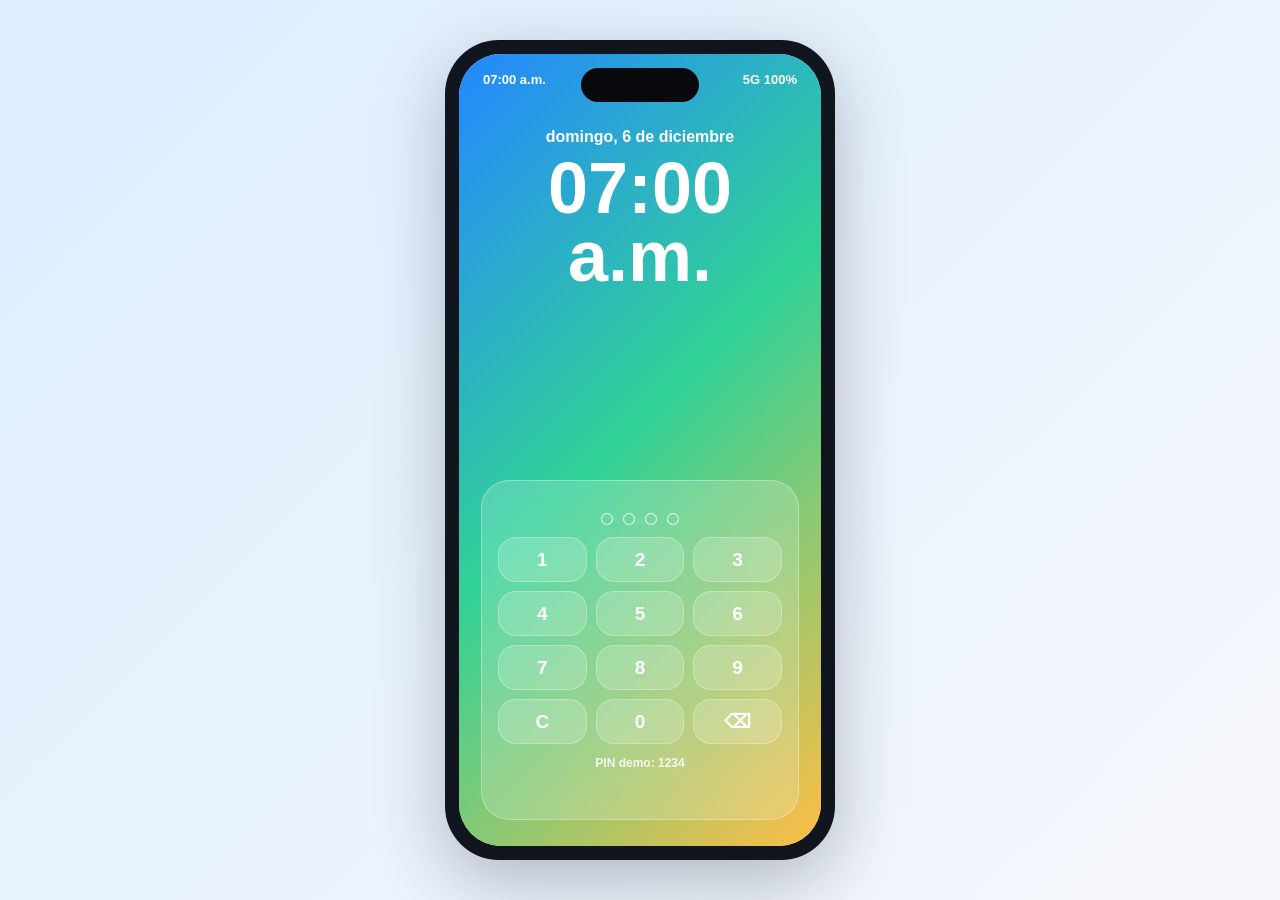
==== main.html @ 8f3e30ba "Add files via upload" ====
<!doctype html>
<html lang="es">
<head>
  <meta charset="UTF-8" />
  <meta name="viewport" content="width=device-width, initial-scale=1.0" />

  <title>Simulador de iOS</title>

  <link rel="stylesheet" href="diseño.css" />
</head>

<body>

  <main class="escenario">

    <section class="telefono">

      <div class="pantalla">

        <div class="isla-dinamica"></div>

        <div class="barra-estado">
          <span id="horaBarra">09:41</span>
          <span>5G 100%</span>
        </div>

        <!-- Pantalla de bloqueo -->
        <section id="pantallaBloqueo" class="pantalla-bloqueo pantalla-activa">

          <div class="bloqueo-encabezado">
            <p id="fechaBloqueo">Domingo, 17 de mayo</p>
            <h1 id="horaBloqueo">09:41</h1>
          </div>

          <div class="panel-desbloqueo">

            <div id="desbloqueoPin" class="modo-desbloqueo activo">

              <div class="puntos-pin">
                <span></span>
                <span></span>
                <span></span>
                <span></span>
              </div>

              <div class="teclado-pin">
                <button data-tecla="1">1</button>
                <button data-tecla="2">2</button>
                <button data-tecla="3">3</button>

                <button data-tecla="4">4</button>
                <button data-tecla="5">5</button>
                <button data-tecla="6">6</button>

                <button data-tecla="7">7</button>
                <button data-tecla="8">8</button>
                <button data-tecla="9">9</button>

                <button data-tecla="limpiar">C</button>
                <button data-tecla="0">0</button>
                <button data-tecla="borrar">⌫</button>
              </div>

            </div>

            <p id="mensajeDesbloqueo" class="mensaje-ayuda">
                 PIN demo: 1234 </p>

            <p id="mensajeBloqueoTemporal" class="mensaje-bloqueo-temporal"></p>


          </div>

        </section>

        <!-- Pantalla de inicio -->
        <section id="pantallaInicio" class="pantalla-inicio">

          <div class="capa-fondo"></div>

          <header class="inicio-encabezado">

            <div>
              <p class="texto-pequeno">Simulador iOS</p>
              <h2>Inicio</h2>
            </div>

            <button id="botonBloquear" class="boton-icono">
              Bloquear
            </button>

          </header>

          <div id="cuadriculaApps" class="cuadricula-apps">

            <button class="icono-app" data-app="appstore">
              <span class="burbuja-app appstore">AS</span>
              <span>App Store</span>
            </button>

            <button class="icono-app" data-app="procesos">
              <span class="burbuja-app procesos">PR</span>
              <span>Procesos</span>
            </button>

            <button class="icono-app" data-app="memoria">
              <span class="burbuja-app memoria">DG</span>
              <span>Diagnostico</span>
            </button>

            <button class="icono-app" data-app="archivos">
              <span class="burbuja-app archivos">AR</span>
              <span>Archivos</span>
            </button>

            <button class="icono-app" data-app="camara">
              <span class="burbuja-app camara">CA</span>
              <span>Camara</span>
            </button>

            <button class="icono-app" data-app="fotos">
              <span class="burbuja-app fotos">FO</span>
              <span>Fotos</span>
            </button>

            <button class="icono-app" data-app="entradaSalida">
              <span class="burbuja-app entrada-salida">DI</span>
              <span>Dispositivos</span>
            </button>

            <button class="icono-app" data-app="seguridad">
              <span class="burbuja-app seguridad">SE</span>
              <span>Seguridad</span>
            </button>

            <button class="icono-app" data-app="ajustes">
              <span class="burbuja-app ajustes">AJ</span>
              <span>Ajustes</span>
            </button>

            <button class="icono-app" data-app="recientes">
              <span class="burbuja-app recientes">RC</span>
              <span>Recientes</span>
            </button>

            <!-- Aqui aparecen las apps que se descargan desde App Store -->
            <div id="appsInstaladasInicio" class="apps-instaladas-inicio"></div>

          </div>

          <nav class="dock">

            <button class="icono-app" data-app="appstore">
              <span class="burbuja-app appstore">AS</span>
            </button>

            <button class="icono-app" data-app="procesos">
              <span class="burbuja-app procesos">PR</span>
            </button>

            <button class="icono-app" data-app="memoria">
              <span class="burbuja-app memoria">DG</span>
            </button>

            <button class="icono-app" data-app="seguridad">
              <span class="burbuja-app seguridad">SE</span>
            </button>

          </nav>

        </section>

        <!-- Vista de apps -->
        <section id="vistaApp" class="vista-app">

          <header class="app-encabezado">

            <button id="botonVolverInicio" class="boton-icono">
              ‹
            </button>

            <div>
              <p id="subtituloApp" class="texto-pequeno">
                App
              </p>

              <h2 id="tituloApp">
                Titulo
              </h2>
            </div>

            <button id="botonCerrarApp" class="boton-icono">
              ×
            </button>

          </header>

          <div id="contenidoApp" class="contenido-app">
            <!-- Aqui JavaScript va a dibujar el contenido de cada app -->
          </div>

        </section>

      </div>

    </section>

  </main>

  <script src="funciones.js"></script>
</body>
</html>
---- diseño.css ----
/*   hace que el tamaño total de los elementos incluya el padding y el borde hace que las medidas sean más fáciles. */
* {
  box-sizing: border-box;
}

/* Estilos generales de toda la página. quita márgenes, con una fuente simple y fondo .*/
body {
  margin: 0;
  min-height: 100vh;
  font-family: Arial, Helvetica, sans-serif;
  background: linear-gradient(135deg, #dceeff, #f6f7fb);
  color: #172033;
}

/* Todos los botones con la misma fuente que el resto de la página con el cursor que muestra una manita al pasar el mouse.*/
button {
  font-family: inherit;
  cursor: pointer;
}

/* Escenario principal, para centrar el teléfono en la pantalla del navegador.*/
.escenario {
  min-height: 100vh;
  display: flex;
  justify-content: center;
  align-items: center;
  padding: 30px;
}

/* Marco negro del teléfono, tamaño del iPhone simulado. */
.telefono {
  width: 390px;
  height: 820px;
  padding: 14px;
  border-radius: 54px;
  background: #11151d;
  box-shadow: 0 22px 70px rgba(20, 27, 43, 0.28);
}

/* Pantalla interna del teléfono. */
.pantalla {
  position: relative;
  width: 100%;
  height: 100%;
  overflow: hidden;
  border-radius: 42px;
  background: #f6f7fb;
}

/* Isla dinámica negra de la parte superior (barra de enmedio en los iphone) */
.isla-dinamica {
  position: absolute;
  z-index: 20;
  top: 14px;
  left: 50%;
  width: 118px;
  height: 34px;
  transform: translateX(-50%);
  border-radius: 18px;
  background: #08090d;
}

/* Barra de estado superior es la hora, señal y batería.*/
.barra-estado {
  position: absolute;
  z-index: 18;
  top: 18px;
  left: 24px;
  right: 24px;
  display: flex;
  justify-content: space-between;
  color: white;
  font-size: 13px;
  font-weight: bold;
}

/*  tres pantallas principales: bloqueo, inicio y vista de apps y por defecto están ocultas.*/
.pantalla-bloqueo,
.pantalla-inicio,
.vista-app {
  position: absolute;
  inset: 0;
  display: none;
}

/* muestra la pantalla que tenga "pantalla activa" será visible.*/
.pantalla-activa {
  display: block;
}

/* Pantalla de bloqueo con fondo degradado y texto blanco.*/
.pantalla-bloqueo {
  color: white;
  padding: 74px 24px 28px;
  background: linear-gradient(135deg, #2487ff 0%, #32d296 48%, #ffbd45 100%);
}

/* Contenedor de fecha y hora en la pantalla de bloqueo.*/
.bloqueo-encabezado {
  text-align: center;
}

/* Texto de la fecha.*/
.bloqueo-encabezado p {
  margin: 0 0 8px;
  font-weight: bold;
}

/*  Hora grande de la pantalla de bloqueo.*/
.bloqueo-encabezado h1 {
  margin: 0;
  font-size: 72px;
  line-height: 0.95;
}

/* 
  Panel inferior donde está el desbloqueo por PIN con efecto tipo vidrio.*/
.panel-desbloqueo {
  position: absolute;
  left: 22px;
  right: 22px;
  bottom: 26px;
  padding: 16px;
  border-radius: 28px;
  background: rgba(255, 255, 255, 0.18);
  border: 1px solid rgba(255, 255, 255, 0.32);
  backdrop-filter: blur(20px);
}



/* Contenedor de los cuatro puntos del PIN. */
.puntos-pin {
  display: flex;
  justify-content: center;
  gap: 10px;
  margin: 16px 0 12px;
}

/* Cada puntito del PIN */
.puntos-pin span {
  width: 12px;
  height: 12px;
  border-radius: 50%;
  border: 1px solid white;
}

/* Cuando el usuario escribe un número, el puntito se rellena.*/
.puntos-pin span.relleno {
  background: white;
}
/* Teclado numérico del PIN.
   Se acomoda en una cuadrícula de 3 columnas. */
.teclado-pin {
  display: grid;
  grid-template-columns: repeat(3, 1fr);
  gap: 9px;
}

/* Botones del teclado PIN con fondo para combinar con el panel. */
.teclado-pin button {
  border: 1px solid rgba(255, 255, 255, 0.28);
  color: white;
  background: rgba(255, 255, 255, 0.18);
}

/* Estilo individual de cada botón del teclado PIN. */
.teclado-pin button {
  height: 45px;
  border-radius: 18px;
  font-size: 19px;
  font-weight: bold;
}


/* Mensaje pequeño debajo del desbloqueo para mostrar instrucciones o errores. */
.mensaje-ayuda {
  min-height: 19px;
  margin: 12px 0 0;
  text-align: center;
  font-size: 12px;
  font-weight: bold;
  color: rgba(255, 255, 255, 0.88);
}

/* Pantalla de inicio del simulador con un fondo degradado parecido al de iphone. */
.pantalla-inicio {
  padding: 66px 20px 22px;
  background: linear-gradient(145deg, #0a84ff 0%, #40c8e0 42%, #ff9f0a 100%);
}

/* Capa encima del fondo para profundidad visual. */
.capa-fondo {
  position: absolute;
  inset: 0;
  background: linear-gradient(
    180deg,
    rgba(10, 20, 36, 0.18),
    rgba(10, 20, 36, 0.08)
  );
  pointer-events: none;
}

/* Encabezado de la pantalla de inicio. */
.inicio-encabezado {
  position: relative;
  z-index: 1;
  display: flex;
  align-items: center;
  justify-content: space-between;
  color: white;
  margin-bottom: 20px;
}

/* Texto pequeño usado en encabezados. */
.texto-pequeno {
  margin: 0 0 2px;
  color: inherit;
  opacity: 0.72;
  font-size: 12px;
  font-weight: bold;
  text-transform: uppercase;
}

/* Títulos principales dentro del teléfono. */
h2 {
  margin: 0;
  font-size: 28px;
}

/* Botones circulares de acciones para bloquear, volver y cerrar apps. */
.boton-icono {
  min-width: 40px;
  height: 40px;
  border: 0;
  border-radius: 50%;
  color: inherit;
  background: rgba(255, 255, 255, 0.22);
  font-weight: bold;
}

/* Cuadrícula donde aparecen las apps instaladas. */
.cuadricula-apps {
  position: relative;
  z-index: 1;
  display: grid;
  grid-template-columns: repeat(4, 1fr);
  gap: 17px 12px;
}

/* Botón completo de cada aplicación. */
.icono-app {
  border: 0;
  background: transparent;
  color: white;
  text-align: center;
  min-width: 0;
}

/* Burbuja visual de la app. */
.burbuja-app {
  width: 58px;
  height: 58px;
  display: grid;
  place-items: center;
  margin: 0 auto 7px;
  border-radius: 18px;
  color: white;
  box-shadow: 0 10px 22px rgba(31, 45, 72, 0.22);
  font-weight: bold;
  font-size: 17px;
}

/* Texto debajo de cada icono de app. */
.icono-app span:last-child {
  display: block;
  max-width: 72px;
  margin: 0 auto;
  font-size: 11px;
  font-weight: bold;
  text-shadow: 0 1px 4px rgba(0, 0, 0, 0.18);
}

/* Colores individuales para las apps del sistema. */
.appstore {
  background: linear-gradient(135deg, #0a84ff, #40c8e0);
}

.procesos {
  background: linear-gradient(135deg, #34c759, #64d2ff);
}

.memoria {
  background: linear-gradient(135deg, #ff9f0a, #ff453a);
}

.archivos {
  background: linear-gradient(135deg, #ffd60a, #ff9f0a);
}

.camara {
  background: linear-gradient(135deg, #323237, #08090d);
}

.fotos {
  background: linear-gradient(135deg, #ff375f, #ffcc00, #34c759, #0a84ff);
}

.notas {
  color: #29220d;
  background: linear-gradient(180deg, #fffdfa 26%, #ffd60a 27%, #ffd60a 100%);
}

.entrada-salida {
  background: linear-gradient(135deg, #00a7a0, #0a84ff);
}

.seguridad {
  background: linear-gradient(135deg, #ff375f, #bf5af2);
}

.ajustes {
  background: linear-gradient(135deg, #8e8e93, #3a3a3c);
}

/* Dock inferior del iphone barra transparente donde van apps importantes. */
.dock {
  position: absolute;
  z-index: 2;
  left: 18px;
  right: 18px;
  bottom: 18px;
  display: grid;
  grid-template-columns: repeat(4, 1fr);
  gap: 10px;
  padding: 12px;
  border-radius: 26px;
  background: rgba(255, 255, 255, 0.25);
  border: 1px solid rgba(255, 255, 255, 0.24);
  backdrop-filter: blur(20px);
}

/* quita el margen inferior del dock de la burbuja,ya que ahí no mostramos texto debajo. */
.dock .burbuja-app {
  margin-bottom: 0;
}

/* Oculta el texto de las apps dentro del dock. */
.dock .icono-app span:last-child {
  display: none;
}

/* Vista donde se abre cualquier app pantalla blanca encima del home. */
.vista-app {
  padding: 66px 16px 18px;
  background: #f6f7fb;
}

/* Encabezado de la app abierta con botón de volver, título y botón cerrar. */
.app-encabezado {
  margin-bottom: 14px;
  display: flex;
  align-items: center;
  justify-content: space-between;
  gap: 12px;
}

/* Botones del encabezado cuando estamos dentro de una app. */
.app-encabezado .boton-icono {
  color: #172033;
  background: #e7ebf2;
  font-size: 26px;
  line-height: 1;
}

/* Contenedor donde JavaScript dibuja el contenido de cada app. */
.contenido-app {
  height: calc(100% - 68px);
  overflow: auto;
  padding-right: 4px;
}

/* Tarjetas o secciones dentro de las apps. */
.tarjeta {
  padding: 14px;
  margin-bottom: 12px;
  border: 1px solid rgba(22, 31, 49, 0.12);
  border-radius: 8px;
  background: white;
}

/* Títulos dentro de las tarjetas. */
.tarjeta h3 {
  margin: 0 0 10px;
  font-size: 17px;
}

/* Contenedor vertical para separar elementos. */
.lista-vertical {
  display: grid;
  gap: 10px;
}

/* Botón principal para acciones importantes. */
.boton-principal {
  min-height: 38px;
  border: 0;
  border-radius: 10px;
  padding: 0 13px;
  color: white;
  background: #0a84ff;
  font-weight: bold;
}

/* Botón secundario para acciones normales. */
.boton-gris {
  min-height: 38px;
  border: 0;
  border-radius: 10px;
  padding: 0 13px;
  color: #172033;
  background: #e8edf5;
  font-weight: bold;
}

/* Mensajes de alerta y explicación dentro de las apps. */
.alerta {
  border-left: 4px solid #ff9f0a;
  padding: 10px;
  border-radius: 8px;
  background: #fff7e6;
  color: #5c3b00;
  font-size: 13px;
  font-weight: bold;
}

/* Mensaje que aparece cuando hay muchos intentos fallidos.*/
.mensaje-bloqueo-temporal {
  min-height: 20px;
  margin: 8px 0 0;
  text-align: center;
  font-size: 12px;
  font-weight: bold;
  color: white;
}

/* Fila visual para cada proceso dentro de la app Procesos. */
.fila-proceso {
  display: grid;
  grid-template-columns: 1fr auto;
  gap: 6px;
  padding: 10px;
  border: 1px solid rgba(22, 31, 49, 0.12);
  border-radius: 8px;
  background: white;
}

/* Texto secundario del proceso. */
.fila-proceso p {
  margin: 3px 0 0;
  color: #6c7485;
  font-size: 12px;
}

/* Estado actual del proceso. */
.estado-proceso {
  padding: 5px 8px;
  border-radius: 20px;
  color: white;
  background: #30d158;
  font-size: 11px;
  font-weight: bold;
}

/* Memoria y prioridad del proceso. */
.fila-proceso small {
  grid-column: 1 / -1;
  color: #6c7485;
  font-weight: bold;
}

/* Subtarea que pertenece a una aplicacion. */
.fila-subtarea {
  display: grid;
  grid-template-columns: 1fr auto;
  gap: 6px;
  padding: 10px;
  border-left: 4px solid #ffcc00;
  border-radius: 8px;
  background: white;
}

.fila-subtarea p {
  margin: 3px 0 0;
  color: #6c7485;
  font-size: 12px;
}

.fila-subtarea small {
  grid-column: 1 / -1;
  color: #6c7485;
  font-weight: bold;
}
/* Barra visual para mostrar el almacenamiento. */
.barra-almacenamiento {
  display: flex;
  height: 28px;
  overflow: hidden;
  border-radius: 8px;
  background: #e8edf5;
}

/* Cada parte de la barra de almacenamiento. */
.barra-almacenamiento span {
  display: block;
  height: 100%;
}

/* Fila de cada categoría de almacenamiento. */
.fila-almacenamiento {
  display: flex;
  justify-content: space-between;
  align-items: center;
  padding: 12px;
  border: 1px solid rgba(22, 31, 49, 0.12);
  border-radius: 8px;
  background: white;
}

/* Punto de color para cada categoría. */
.punto-almacenamiento {
  display: inline-block;
  width: 10px;
  height: 10px;
  margin-right: 8px;
  border-radius: 50%;
}
/* Fila de cada app dentro de la tienda. */
.fila-tienda {
  display: grid;
  grid-template-columns: auto 1fr auto;
  gap: 10px;
  align-items: center;
  padding: 10px;
  border: 1px solid rgba(22, 31, 49, 0.12);
  border-radius: 8px;
  background: white;
}

/* Icono pequeño de cada app en la tienda. */
.icono-tienda {
  width: 44px;
  height: 44px;
  display: grid;
  place-items: center;
  border-radius: 12px;
  color: white;
  font-weight: bold;
}

/* Texto secundario dentro de la tienda. */
.fila-tienda p {
  margin: 3px 0 0;
  color: #6c7485;
  font-size: 12px;
}
/* Cambia la barra de estado a color oscuro en pantallas claras. */
.barra-estado.oscura {
  color: #11151d;
}
/* Lista principal de opciones dentro de Ajustes. */
.lista-ajustes {
  display: grid;
  gap: 10px;
  margin-bottom: 12px;
}

/* Fila parecida a las opciones del iPhone. */
.fila-ajuste {
  display: flex;
  justify-content: space-between;
  align-items: center;
  gap: 12px;
  padding: 12px;
  border: 1px solid rgba(22, 31, 49, 0.12);
  border-radius: 8px;
  background: white;
}

/* Texto secundario del perfil en Ajustes. */
.fila-ajuste p {
  margin: 3px 0 0;
  color: #6c7485;
  font-size: 12px;
}

/* Resalta la primera fila del perfil. */
.perfil-ajuste {
  min-height: 62px;
}
/* Botón dentro de Ajustes para abrir una opción. */
.boton-ajuste {
  width: 100%;
  color: #172033;
  font-size: 14px;
}

/* Botón para volver al listado principal de Ajustes. */
.boton-volver-ajustes {
  width: 100%;
  margin-top: 12px;
}
/* Icono pequeño para las opciones de Ajustes. */
.icono-ajuste {
  width: 28px;
  height: 28px;
  display: inline-grid;
  place-items: center;
  margin-right: 10px;
  border-radius: 7px;
  color: white;
  font-size: 14px;
  font-weight: bold;
}

/* Colores de iconos en Ajustes. */
.icono-ajuste.naranja {
  background: #ff9f0a;
}

.icono-ajuste.azul {
  background: #0a84ff;
}

.icono-ajuste.verde {
  background: #30d158;
}

/* Switch visual para modo de vuelo. */
.switch-ajuste {
  width: 52px;
  height: 30px;
  border-radius: 20px;
  background: #d1d1d6;
  position: relative;
}

/* Circulo del switch visual. */
.switch-ajuste::before {
  content: "";
  position: absolute;
  width: 26px;
  height: 26px;
  top: 2px;
  left: 2px;
  border-radius: 50%;
  background: white;
}
.icono-ajuste.gris {
  background: #8e8e93;
}
/* Fila de información dentro de Seguridad. */
.fila-seguridad {
  display: flex;
  justify-content: space-between;
  align-items: center;
  gap: 12px;
  padding: 10px 0;
  border-bottom: 1px solid rgba(22, 31, 49, 0.12);
}

/* Ultima fila sin linea inferior. */
.fila-seguridad:last-child {
  border-bottom: 0;
}

/* Selector del usuario que inicia sesion. */
.selector-usuario {
  display: grid;
  grid-template-columns: 1fr 1fr;
  gap: 7px;
}

.selector-usuario button {
  min-height: 36px;
  border: 0;
  border-radius: 8px;
  color: #172033;
  background: #e8edf5;
  font-weight: bold;
}

.selector-usuario button.activo {
  color: white;
  background: #0a84ff;
}

/* Formulario de acceso para validar los permisos. */
.login-seguridad {
  display: grid;
  gap: 9px;
}

.login-seguridad input {
  min-height: 38px;
  border: 1px solid #d5dbe5;
  border-radius: 8px;
  padding: 0 11px;
  color: #172033;
  background: #f7f8fb;
  font-family: inherit;
}

.login-seguridad small {
  color: #6c7485;
  font-size: 11px;
  font-weight: bold;
}

.mensaje-login {
  margin: 0;
  padding: 9px;
  border-radius: 8px;
  color: #174867;
  background: #e8f1ff;
  font-size: 12px;
  font-weight: bold;
}
/* Color del icono para abrir apps recientes. */
.recientes {
  background: linear-gradient(135deg, #5856d6, #af52de);
}

/* Tarjeta de cada app que queda en recientes. */
.tarjeta-reciente {
  display: flex;
  justify-content: space-between;
  align-items: center;
  gap: 12px;
  padding: 14px;
  border: 1px solid rgba(22, 31, 49, 0.12);
  border-radius: 8px;
  background: white;
}

/* Texto secundario dentro de recientes. */
.tarjeta-reciente p {
  margin: 4px 0 0;
  color: #6c7485;
  font-size: 12px;
}

/* Botón para cerrar una app reciente. */
.boton-cerrar-reciente {
  min-height: 34px;
  border: 0;
  border-radius: 10px;
  padding: 0 12px;
  color: white;
  background: #ff453a;
  font-weight: bold;
}
/* Estado cuando una app fue movida a memoria virtual. */
.estado-proceso.virtual {
  background: #ff9f0a;
}

/* Fila de cada dispositivo conectado al iPhone. */
.fila-dispositivo {
  display: grid;
  grid-template-columns: auto 1fr auto;
  gap: 8px 10px;
  align-items: center;
  padding: 12px;
  border: 1px solid rgba(22, 31, 49, 0.12);
  border-radius: 8px;
  background: white;
}

/* Icono que representa cada dispositivo. */
.icono-dispositivo {
  width: 42px;
  height: 42px;
  display: grid;
  place-items: center;
  grid-row: span 2;
  border-radius: 10px;
  background: #eef5ff;
  font-size: 22px;
}

/* Textos pequeños del dispositivo y su controlador. */
.fila-dispositivo p,
.fila-dispositivo small,
.texto-dispositivo {
  margin: 3px 0 0;
  color: #6c7485;
  font-size: 12px;
}

/* Estado visual de conexion de un dispositivo. */
.estado-dispositivo {
  padding: 5px 7px;
  border-radius: 18px;
  color: white;
  font-size: 10px;
  font-weight: bold;
}

.estado-dispositivo.conectado {
  background: #30d158;
}

.estado-dispositivo.desconectado {
  background: #8e8e93;
}

/* Boton que cambia la conexion del dispositivo. */
.boton-conexion {
  grid-column: 2 / -1;
  min-height: 34px;
  border: 0;
  border-radius: 9px;
  color: white;
  background: #0a84ff;
  font-weight: bold;
}

/* Pantalla oscura que contiene el visor de la camara. */
.camara-contenido {
  min-height: 100%;
  padding: 10px;
  border-radius: 8px;
  background: #08090d;
}

/* Visor que simula la imagen antes de tomar la foto. */
.visor-camara {
  position: relative;
  height: 450px;
  overflow: hidden;
  border-radius: 8px;
  background: #7fc3ea;
}

.cielo-camara {
  position: absolute;
  inset: 0 0 34%;
  background: linear-gradient(180deg, #5cb8ef, #ffd38e);
}

.sol-camara {
  position: absolute;
  top: 72px;
  right: 48px;
  width: 54px;
  height: 54px;
  border-radius: 50%;
  background: #fff1b3;
}

.montana-camara {
  position: absolute;
  bottom: 118px;
  width: 230px;
  height: 170px;
  clip-path: polygon(50% 0, 100% 100%, 0 100%);
}

.montana-camara.una {
  left: -34px;
  background: #203b55;
}

.montana-camara.dos {
  right: -44px;
  bottom: 98px;
  background: #294b59;
}

.piso-camara {
  position: absolute;
  right: 0;
  bottom: 0;
  left: 0;
  height: 125px;
  background: #28695e;
}

/* Cuadro central que simula el enfoque de la camara. */
.enfoque-camara {
  position: absolute;
  top: 48%;
  left: 50%;
  width: 62px;
  height: 62px;
  transform: translate(-50%, -50%);
  border: 1px solid rgba(255, 255, 255, 0.86);
}

.mensaje-camara {
  min-height: 28px;
  margin: 10px 0;
  color: #e8edf5;
  text-align: center;
  font-size: 12px;
}

/* Controles inferiores para capturar o abrir la ultima foto. */
.controles-camara {
  display: grid;
  grid-template-columns: 54px 1fr 54px;
  align-items: center;
  gap: 18px;
}

.boton-tomar-foto {
  justify-self: center;
  width: 66px;
  height: 66px;
  border: 5px solid #f6f7fb;
  border-radius: 50%;
  background: #f6f7fb;
  box-shadow: inset 0 0 0 3px #08090d;
}

.boton-cambiar-camara {
  width: 46px;
  height: 46px;
  border: 0;
  border-radius: 50%;
  color: white;
  background: #24262c;
  font-size: 25px;
}

.miniatura-vacia,
.miniatura-foto {
  width: 48px;
  height: 48px;
  border: 1px solid #565963;
  border-radius: 7px;
  background: #24262c;
}

.miniatura-foto {
  position: relative;
  overflow: hidden;
  padding: 0;
}

.miniatura-foto span {
  display: none;
}

/* Galeria donde se muestran las fotos tomadas. */
.app-fotos {
  display: grid;
  gap: 10px;
}

.selector-album {
  display: grid;
  grid-template-columns: 1fr 1fr;
  gap: 5px;
  padding: 4px;
  border-radius: 10px;
  background: #e8edf5;
}

.selector-album button {
  min-height: 34px;
  border: 0;
  border-radius: 8px;
  color: #566174;
  background: transparent;
  font-weight: bold;
}

.selector-album button.activo {
  color: #172033;
  background: white;
}

.resumen-fotos p,
.galeria-vacia p {
  margin: 5px 0 0;
  color: #6c7485;
  font-size: 12px;
}

.cuadricula-fotos {
  display: grid;
  grid-template-columns: repeat(3, 1fr);
  gap: 5px;
}

.foto-galeria {
  position: relative;
  min-height: 102px;
  border-radius: 6px;
  overflow: hidden;
}

.foto-galeria span {
  position: absolute;
  left: 5px;
  right: 5px;
  bottom: 5px;
  overflow: hidden;
  color: white;
  font-size: 9px;
  font-weight: bold;
  text-overflow: ellipsis;
  white-space: nowrap;
  text-shadow: 0 1px 3px rgba(0, 0, 0, 0.5);
}

.galeria-vacia {
  grid-column: 1 / -1;
}

/* Pantallas de lista y editor dentro de Documentos. */
.app-documentos {
  display: grid;
  gap: 10px;
}

.barra-documentos {
  display: flex;
  justify-content: space-between;
  align-items: center;
}

.barra-documentos h3 {
  margin: 0;
}

.barra-documentos p,
.documento-vacio p {
  margin: 4px 0 0;
  color: #6c7485;
  font-size: 12px;
}

.boton-nuevo-documento {
  width: 38px;
  height: 38px;
  border: 0;
  border-radius: 50%;
  color: white;
  background: #ff9500;
  font-size: 23px;
  font-weight: bold;
}

.tarjeta-documento {
  display: grid;
  gap: 9px;
  padding: 12px;
  border: 1px solid rgba(22, 31, 49, 0.12);
  border-radius: 8px;
  background: white;
}

.tarjeta-documento p {
  margin: 5px 0;
  color: #566174;
  font-size: 12px;
}

.tarjeta-documento small {
  color: #6c7485;
  font-size: 11px;
  font-weight: bold;
}

.acciones-documento {
  display: grid;
  grid-template-columns: 1fr 1fr;
  gap: 7px;
}

.acciones-documento button {
  min-height: 34px;
  border: 0;
  border-radius: 8px;
  color: #0a84ff;
  background: #e8f1ff;
  font-weight: bold;
}

.acciones-documento .eliminar {
  color: #ff3b30;
  background: #ffeceb;
}

.editor-documento {
  display: grid;
  gap: 10px;
  padding: 12px;
  border: 1px solid rgba(22, 31, 49, 0.12);
  border-radius: 8px;
  background: white;
}

.contenido-documento {
  min-height: 260px;
  resize: none;
  border: 1px solid #e2e7ef;
  border-radius: 8px;
  padding: 10px;
  color: #172033;
  background: #f8f9fc;
  font-family: inherit;
  font-size: 13px;
}

/* Contenedor y filas de carpetas en Archivos. */
.explorador-archivos {
  display: grid;
  gap: 10px;
}

.buscador-archivos {
  min-height: 34px;
  padding: 9px 12px;
  border-radius: 18px;
  color: #6c7485;
  background: #e8ebf2;
  font-size: 13px;
  font-weight: bold;
}

/* Titulos de favoritos, ubicaciones y etiquetas. */
.titulo-grupo-archivos {
  margin: 10px 3px 0;
  font-size: 16px;
}

.grupo-archivos {
  overflow: hidden;
  border: 1px solid rgba(22, 31, 49, 0.12);
  border-radius: 8px;
  background: white;
}

.grupo-archivos .fila-carpeta {
  border: 0;
  border-radius: 0;
  border-bottom: 1px solid rgba(22, 31, 49, 0.1);
}

.grupo-archivos .fila-carpeta:last-child {
  border-bottom: 0;
}

/* Filas decorativas de etiquetas dentro de Archivos. */
.fila-etiqueta {
  display: grid;
  grid-template-columns: auto 1fr auto;
  align-items: center;
  min-height: 43px;
  padding: 0 12px;
  border-bottom: 1px solid rgba(22, 31, 49, 0.1);
}

.fila-etiqueta:last-child {
  border-bottom: 0;
}

.cabecera-archivos p,
.archivo-vacio p {
  margin: 4px 0 0;
  color: #6c7485;
  font-size: 12px;
}

.fila-carpeta {
  width: 100%;
  display: grid;
  grid-template-columns: auto 1fr auto;
  align-items: center;
  gap: 12px;
  padding: 12px;
  border: 1px solid rgba(22, 31, 49, 0.12);
  border-radius: 8px;
  color: #172033;
  background: white;
  text-align: left;
}

.fila-carpeta p {
  margin: 4px 0 0;
  color: #6c7485;
  font-size: 12px;
}

.icono-carpeta {
  width: 40px;
  height: 40px;
  display: grid;
  place-items: center;
  border-radius: 9px;
  background: #e8f1ff;
  font-size: 21px;
}

.icono-carpeta.nube {
  background: #eef2f7;
}

.icono-carpeta.protegido {
  background: #fff2d6;
}

.punto-etiqueta {
  width: 14px;
  height: 14px;
  margin: 13px;
  border-radius: 50%;
}

.punto-etiqueta.rojo {
  background: #ff453a;
}

.punto-etiqueta.naranja {
  background: #ff9f0a;
}

.punto-etiqueta.amarillo {
  background: #ffd60a;
}

.punto-etiqueta.verde {
  background: #34c759;
}

.punto-etiqueta.azul {
  background: #0a84ff;
}

.punto-etiqueta.morado {
  background: #bf5af2;
}

.punto-etiqueta.gris {
  background: #8e8e93;
}

/* Circulos sin color para etiquetas personales. */
.punto-etiqueta.personal {
  border: 1px solid #a2a8b2;
  background: white;
}

.ruta-volver {
  justify-self: start;
  min-height: 32px;
  border: 0;
  color: #0a84ff;
  background: transparent;
  font-weight: bold;
}

/* Archivo de fotografia guardado dentro de la carpeta Camara. */
.archivo-foto {
  width: 100%;
  display: grid;
  grid-template-columns: 68px 1fr auto;
  align-items: center;
  gap: 12px;
  padding: 10px;
  border: 1px solid rgba(22, 31, 49, 0.12);
  border-radius: 8px;
  color: #172033;
  background: white;
  text-align: left;
}

.archivo-documento {
  display: grid;
  grid-template-columns: 42px 1fr;
  align-items: center;
  gap: 10px;
  padding: 10px;
  border: 1px solid rgba(22, 31, 49, 0.12);
  border-radius: 8px;
  background: white;
}

.archivo-documento.sin-borde {
  padding: 0;
  border: 0;
}

.archivo-documento p,
.archivo-documento small {
  margin: 4px 0 0;
  color: #6c7485;
  font-size: 12px;
}

.icono-documento {
  width: 40px;
  height: 40px;
  display: grid;
  place-items: center;
  border-radius: 9px;
  color: #ff9500;
  background: #fff0da;
  font-size: 22px;
}

.archivo-foto p,
.archivo-foto small {
  margin: 4px 0 0;
  color: #6c7485;
  font-size: 12px;
}

.vista-foto {
  width: 68px;
  height: 62px;
  border-radius: 7px;
}

/* Detalle, permiso y botones de un archivo abierto. */
.detalle-archivo {
  text-align: center;
}

.detalle-archivo .vista-foto.grande {
  width: 100%;
  height: 152px;
  margin-bottom: 12px;
}

.detalle-archivo p,
.permiso-archivo p,
.permiso-archivo small,
.carpeta-informativa p,
.carpeta-informativa small {
  display: block;
  margin: 6px 0 0;
  color: #6c7485;
  font-size: 12px;
}

.acciones-archivo {
  display: grid;
  grid-template-columns: 1fr 1fr;
  gap: 8px;
}

.acciones-archivo button {
  min-height: 38px;
  border: 0;
  border-radius: 10px;
  color: white;
  background: #0a84ff;
  font-weight: bold;
}

.acciones-archivo .eliminar {
  color: #ff3b30;
  background: #ffeceb;
}

/* Acciones de una foto dentro de eliminados recientemente. */
.archivo-eliminado {
  padding: 10px;
  border: 1px solid rgba(22, 31, 49, 0.12);
  border-radius: 8px;
  background: white;
}

.archivo-eliminado .archivo-foto {
  padding: 0;
  border: 0;
}

.acciones-eliminado {
  display: grid;
  grid-template-columns: 1fr 1fr;
  gap: 7px;
  margin-top: 10px;
}

.acciones-eliminado button {
  min-height: 35px;
  border: 0;
  border-radius: 8px;
  color: #0a84ff;
  background: #e8f1ff;
  font-size: 11px;
  font-weight: bold;
}

.acciones-eliminado .eliminar {
  color: #ff3b30;
  background: #ffeceb;
}

.mensaje-archivo {
  margin: 0;
  padding: 9px;
  border-radius: 8px;
  color: #116233;
  background: #e9f8ee;
  font-size: 12px;
  font-weight: bold;
}

.carpeta-informativa {
  text-align: center;
  padding: 24px 18px;
}

.carpeta-informativa span {
  display: block;
  margin-bottom: 10px;
  font-size: 34px;
}

.foto-amanecer {
  background: linear-gradient(155deg, #55b4ed 0%, #ffd08b 52%, #236459 53%);
}

.foto-azul {
  background: linear-gradient(155deg, #69bdef 0%, #f6da95 48%, #174867 49%);
}

.foto-rosa {
  background: linear-gradient(155deg, #ed8b98 0%, #ffd28e 48%, #304c62 49%);
}

/* Pantallas de carpetas y edicion dentro de Notas. */
.app-notas {
  display: grid;
  gap: 10px;
}

.encabezado-notas p,
.barra-notas p,
.nota-vacia p {
  margin: 4px 0 0;
  color: #6c7485;
  font-size: 12px;
}

.fila-nota-carpeta {
  width: 100%;
  display: grid;
  grid-template-columns: 36px 1fr auto auto;
  gap: 10px;
  align-items: center;
  padding: 13px;
  border: 1px solid rgba(22, 31, 49, 0.12);
  border-radius: 8px;
  background: white;
  color: #172033;
  text-align: left;
}

.fila-nota-carpeta span {
  font-size: 21px;
}

.fila-nota-carpeta p {
  margin: 3px 0 0;
  color: #6c7485;
  font-size: 12px;
}

.fila-nota-carpeta small {
  color: #6c7485;
  font-weight: bold;
}

.barra-notas {
  display: flex;
  justify-content: space-between;
  align-items: center;
}

.barra-notas h3 {
  margin: 0;
}

.boton-nueva-nota {
  width: 42px;
  height: 42px;
  border: 0;
  border-radius: 50%;
  color: #172033;
  background: #ffd60a;
  font-size: 29px;
}

.tarjeta-nota {
  padding: 12px;
  border: 1px solid rgba(22, 31, 49, 0.12);
  border-radius: 8px;
  background: white;
}

.tarjeta-nota p {
  margin: 7px 0;
  color: #172033;
  font-size: 13px;
}

.tarjeta-nota small {
  color: #6c7485;
  font-size: 11px;
}

.editor-nota {
  display: grid;
  gap: 10px;
  padding: 12px;
  border-radius: 8px;
  background: white;
}

.titulo-nota,
.contenido-nota {
  width: 100%;
  border: 0;
  outline: none;
  font-family: inherit;
  color: #172033;
  background: transparent;
}

.titulo-nota {
  border-bottom: 1px solid #e8edf5;
  padding: 8px 0;
  font-size: 21px;
  font-weight: bold;
}

.contenido-nota {
  min-height: 270px;
  resize: none;
  font-size: 15px;
  line-height: 1.45;
}

.boton-guardar-nota {
  min-height: 40px;
  border: 0;
  border-radius: 9px;
  color: #172033;
  background: #ffd60a;
  font-weight: bold;
}

.carpeta-protegida {
  text-align: center;
  padding: 28px 18px;
}

.carpeta-protegida span {
  display: block;
  margin-bottom: 12px;
  font-size: 38px;
}

.carpeta-protegida p,
.carpeta-protegida small {
  display: block;
  margin: 7px 0 0;
  color: #6c7485;
  font-size: 12px;
}

/* Texto de los contadores de memoria. */
.texto-memoria {
  margin: 10px 0 6px;
  color: #6c7485;
  font-size: 12px;
  font-weight: bold;
}

/* Orden de uso que ocupa la politica LRU. */
.orden-lru {
  display: flex;
  flex-wrap: wrap;
  gap: 6px;
  margin-top: 12px;
}

.chip-lru {
  padding: 6px 8px;
  border-radius: 18px;
  background: #e8f1ff;
  color: #174867;
  font-size: 11px;
  font-weight: bold;
}

.chip-lru.virtual {
  background: #fff0d4;
  color: #8d5500;
}

.evento-lru {
  margin: 11px 0 0;
  padding: 9px;
  border-radius: 8px;
  background: #eef8f1;
  color: #19643b;
  font-size: 12px;
  font-weight: bold;
}

/* Marcos donde se colocan las apps que quedan en RAM. */
.mapa-marcos,
.mapa-paginas {
  display: grid;
  gap: 7px;
}

.marco-memoria,
.pagina-virtual {
  display: grid;
  grid-template-columns: 82px 1fr auto;
  align-items: center;
  gap: 8px;
  padding: 9px;
  border-radius: 8px;
}

.marco-memoria.ocupado {
  background: #e8f1ff;
}

.marco-memoria.libre {
  background: #f1f3f7;
  color: #6c7485;
}

.pagina-virtual {
  background: #fff0d4;
  color: #553c10;
}

.marco-memoria small,
.pagina-virtual small {
  color: #6c7485;
  font-size: 10px;
  font-weight: bold;
}

.marco-memoria p,
.pagina-virtual p,
.pagina-vacia {
  margin: 0;
  color: #6c7485;
  font-size: 11px;
}

.pagina-vacia {
  padding: 9px;
  border-radius: 8px;
  background: #f1f3f7;
}

/* Mantiene las apps descargadas dentro de la cuadricula. */
.apps-instaladas-inicio {
  display: contents;
}

/* Barra que simula instalación o eliminación en App Store. */
.progreso-tienda {
  width: 100%;
  height: 4px;
  margin-top: 7px;
  overflow: hidden;
  border-radius: 4px;
  background: #e8edf5;
}

/* Movimiento de descarga dentro de App Store. */
.progreso-tienda span {
  display: block;
  width: 42%;
  height: 100%;
  background: #0a84ff;
  animation: descargar 0.7s linear infinite;
}

@keyframes descargar {
  from {
    transform: translateX(-100%);
  }

  to {
    transform: translateX(250%);
  }
}
/* Agrupa actualizar y eliminar dentro de App Store. */
.acciones-tienda {
  display: grid;
  gap: 5px;
}

/* Reduce los botones dobles para que entren en pantalla. */
.acciones-tienda button {
  min-height: 30px;
  padding: 0 8px;
  font-size: 11px;
}
/* Cuadro que muestra cual proceso esta usando la CPU. */
.cpu-actual {
  display: flex;
  justify-content: space-between;
  align-items: center;
  gap: 8px;
  margin-top: 10px;
  padding: 10px;
  border-radius: 8px;
  background: #eef5ff;
  color: #172033;
}

/* Explica la decision actual del planificador. */
.dato-planificador {
  margin-top: 8px;
  padding: 10px;
  border-radius: 8px;
  background: #eef8f1;
}

.dato-planificador p {
  margin: 5px 0 0;
  color: #476451;
  font-size: 12px;
}

/* Leyenda visual de los cinco estados de un proceso. */
.leyenda-estados {
  display: flex;
  flex-wrap: wrap;
  gap: 5px;
  margin-top: 10px;
}

.leyenda-estados span {
  padding: 4px 7px;
  border-radius: 16px;
  color: white;
  font-size: 10px;
  font-weight: bold;
}

/* Colores para identificar el ciclo de vida del proceso. */
.estado-proceso.nuevo,
.leyenda-estados .nuevo {
  background: #8e8e93;
}

.estado-proceso.listo,
.leyenda-estados .listo {
  background: #0a84ff;
}

.estado-proceso.ejecucion,
.leyenda-estados .ejecucion {
  background: #30d158;
}

.estado-proceso.bloqueado,
.leyenda-estados .bloqueado {
  background: #ff9f0a;
}

.estado-proceso.terminado,
.leyenda-estados .terminado {
  background: #ff375f;
}
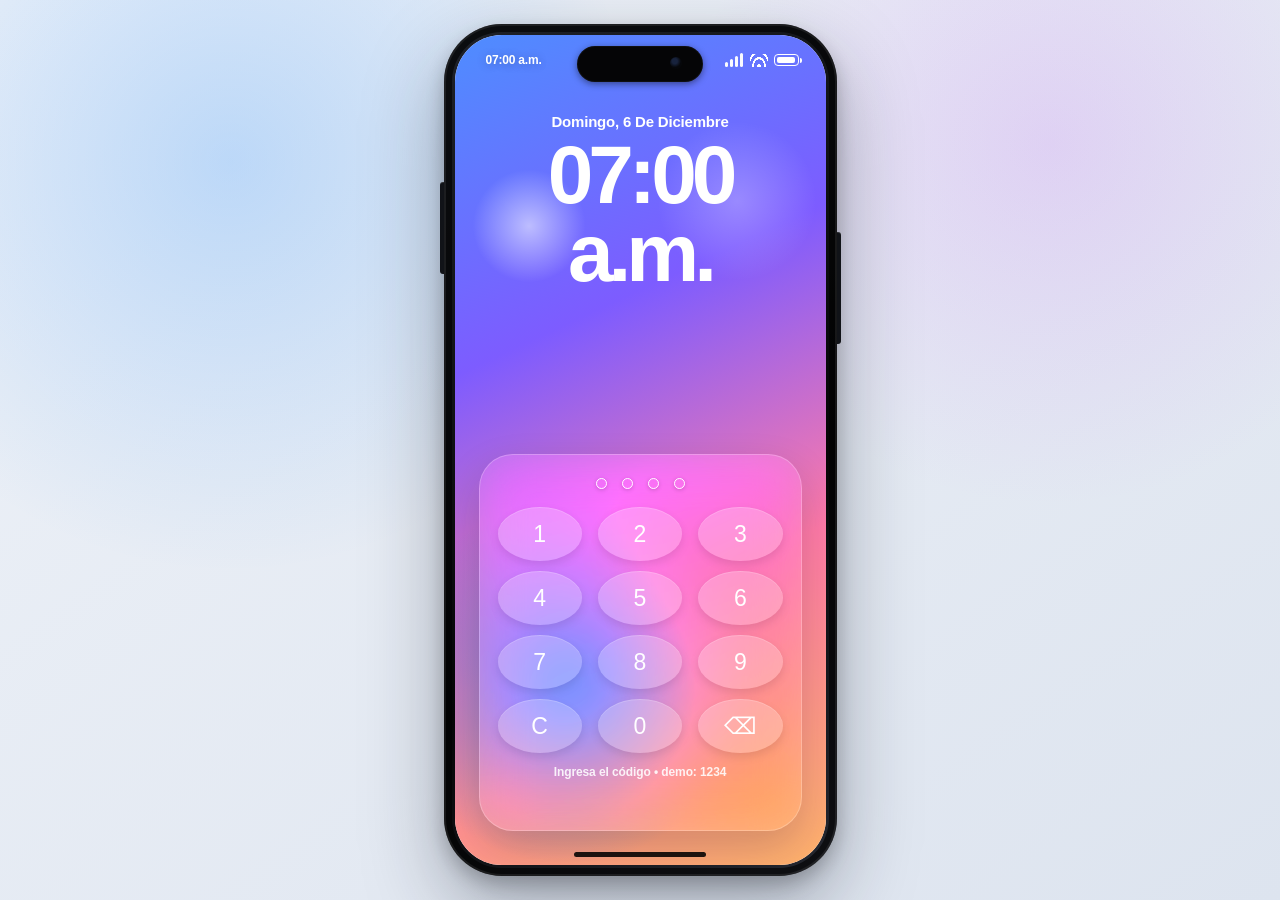
==== commit 035df728: "Add files via upload" ====
--- a/main.html
+++ b/main.html
@@ -1,4 +1,4 @@
-<!doctype html>
+﻿<!doctype html>
 <html lang="es">
 <head>
   <meta charset="UTF-8" />
@@ -21,7 +21,22 @@
 
         <div class="barra-estado">
           <span id="horaBarra">09:41</span>
-          <span>5G 100%</span>
+          <span class="estado-derecha">
+            <span class="senal-celular" aria-label="Cobertura celular">
+              <i></i><i></i><i></i><i></i>
+            </span>
+            <span class="wifi-ios" aria-label="WiFi"></span>
+            <span class="bateria-ios" aria-label="Batería"><span></span></span>
+          </span>
+        </div>
+
+        <!-- Alerta que aparece dentro de la pantalla del iPhone. -->
+        <div id="alertaSistema" class="alerta-sistema">
+          <div class="cuadro-alerta-sistema">
+            <h3>Permiso denegado</h3>
+            <p id="textoAlertaSistema"></p>
+            <button id="cerrarAlertaSistema">Aceptar</button>
+          </div>
         </div>
 
         <!-- Pantalla de bloqueo -->
@@ -64,7 +79,7 @@
             </div>
 
             <p id="mensajeDesbloqueo" class="mensaje-ayuda">
-                 PIN demo: 1234 </p>
+                 Ingresa el código • demo: 1234 </p>
 
             <p id="mensajeBloqueoTemporal" class="mensaje-bloqueo-temporal"></p>
 
@@ -81,65 +96,68 @@
           <header class="inicio-encabezado">
 
             <div>
-              <p class="texto-pequeno">Simulador iOS</p>
-              <h2>Inicio</h2>
+              <p class="texto-pequeno">iPhone 15</p>
+              <div class="titulo-inicio">
+                <h2>Inicio</h2>
+                <span id="usuarioInicio" class="usuario-inicio">Administrador</span>
+              </div>
             </div>
 
-            <button id="botonBloquear" class="boton-icono">
-              Bloquear
-            </button>
+            <button id="botonBloquear" class="boton-icono boton-bloquear-home" aria-label="Bloquear iPhone" title="Bloquear">
+              <span class="cerradura-home"></span>
+            </button>
 
           </header>
 
           <div id="cuadriculaApps" class="cuadricula-apps">
 
             <button class="icono-app" data-app="appstore">
-              <span class="burbuja-app appstore">AS</span>
+              <span class="burbuja-app appstore"><span class="sim-logo logo-appstore"></span></span>
               <span>App Store</span>
             </button>
 
+            <button class="icono-app" data-app="safari">
+              <span class="burbuja-app safari"><span class="sim-logo logo-safari"></span></span>
+              <span>Safari</span>
+            </button>
+
             <button class="icono-app" data-app="procesos">
-              <span class="burbuja-app procesos">PR</span>
+              <span class="burbuja-app procesos"><span class="sim-logo logo-procesos"></span></span>
               <span>Procesos</span>
             </button>
 
             <button class="icono-app" data-app="memoria">
-              <span class="burbuja-app memoria">DG</span>
+              <span class="burbuja-app memoria"><span class="sim-logo logo-diagnostico"></span></span>
               <span>Diagnostico</span>
             </button>
 
-            <button class="icono-app" data-app="archivos">
-              <span class="burbuja-app archivos">AR</span>
-              <span>Archivos</span>
-            </button>
-
-            <button class="icono-app" data-app="camara">
-              <span class="burbuja-app camara">CA</span>
-              <span>Camara</span>
-            </button>
-
-            <button class="icono-app" data-app="fotos">
-              <span class="burbuja-app fotos">FO</span>
-              <span>Fotos</span>
-            </button>
-
-            <button class="icono-app" data-app="entradaSalida">
-              <span class="burbuja-app entrada-salida">DI</span>
-              <span>Dispositivos</span>
-            </button>
-
-            <button class="icono-app" data-app="seguridad">
-              <span class="burbuja-app seguridad">SE</span>
-              <span>Seguridad</span>
-            </button>
+            <button class="icono-app" data-app="archivos">
+              <span class="burbuja-app archivos"><span class="sim-logo logo-archivos"></span></span>
+              <span>Archivos</span>
+            </button>
+
+            <button class="icono-app" data-app="camara">
+              <span class="burbuja-app camara"><span class="sim-logo logo-camara"></span></span>
+              <span>Camara</span>
+            </button>
+
+            <button class="icono-app" data-app="fotos">
+              <span class="burbuja-app fotos"><span class="sim-logo logo-fotos"></span></span>
+              <span>Fotos</span>
+            </button>
+
+            <button class="icono-app" data-app="seguridad">
+              <span class="burbuja-app seguridad"><span class="sim-logo logo-seguridad"></span></span>
+              <span>Seguridad</span>
+            </button>
 
             <button class="icono-app" data-app="ajustes">
-              <span class="burbuja-app ajustes">AJ</span>
+              <span class="burbuja-app ajustes"><span class="sim-logo logo-ajustes"></span></span>
               <span>Ajustes</span>
             </button>
 
             <button class="icono-app" data-app="recientes">
-              <span class="burbuja-app recientes">RC</span>
+              <span class="burbuja-app recientes"><span class="sim-logo logo-recientes"></span></span>
               <span>Recientes</span>
             </button>
 
@@ -151,19 +169,19 @@
           <nav class="dock">
 
             <button class="icono-app" data-app="appstore">
-              <span class="burbuja-app appstore">AS</span>
+              <span class="burbuja-app appstore"><span class="sim-logo logo-appstore"></span></span>
             </button>
 
             <button class="icono-app" data-app="procesos">
-              <span class="burbuja-app procesos">PR</span>
-            </button>
-
-            <button class="icono-app" data-app="memoria">
-              <span class="burbuja-app memoria">DG</span>
+              <span class="burbuja-app procesos"><span class="sim-logo logo-procesos"></span></span>
+            </button>
+
+            <button class="icono-app" data-app="safari">
+              <span class="burbuja-app safari"><span class="sim-logo logo-safari"></span></span>
             </button>
 
             <button class="icono-app" data-app="seguridad">
-              <span class="burbuja-app seguridad">SE</span>
+              <span class="burbuja-app seguridad"><span class="sim-logo logo-seguridad"></span></span>
             </button>
 
           </nav>
@@ -210,4 +228,3 @@
   <script src="funciones.js"></script>
 </body>
 </html>
-
--- a/diseño.css
+++ b/diseño.css
@@ -1,299 +1,299 @@
-/*   hace que el tamaño total de los elementos incluya el padding y el borde hace que las medidas sean más fáciles. */
-* {
-  box-sizing: border-box;
-}
-
-/* Estilos generales de toda la página. quita márgenes, con una fuente simple y fondo .*/
-body {
-  margin: 0;
-  min-height: 100vh;
-  font-family: Arial, Helvetica, sans-serif;
-  background: linear-gradient(135deg, #dceeff, #f6f7fb);
-  color: #172033;
-}
-
-/* Todos los botones con la misma fuente que el resto de la página con el cursor que muestra una manita al pasar el mouse.*/
-button {
-  font-family: inherit;
-  cursor: pointer;
-}
-
-/* Escenario principal, para centrar el teléfono en la pantalla del navegador.*/
-.escenario {
-  min-height: 100vh;
-  display: flex;
-  justify-content: center;
-  align-items: center;
-  padding: 30px;
-}
-
-/* Marco negro del teléfono, tamaño del iPhone simulado. */
-.telefono {
-  width: 390px;
-  height: 820px;
-  padding: 14px;
-  border-radius: 54px;
-  background: #11151d;
-  box-shadow: 0 22px 70px rgba(20, 27, 43, 0.28);
-}
-
-/* Pantalla interna del teléfono. */
-.pantalla {
-  position: relative;
-  width: 100%;
-  height: 100%;
-  overflow: hidden;
-  border-radius: 42px;
-  background: #f6f7fb;
-}
-
-/* Isla dinámica negra de la parte superior (barra de enmedio en los iphone) */
-.isla-dinamica {
-  position: absolute;
-  z-index: 20;
-  top: 14px;
-  left: 50%;
-  width: 118px;
-  height: 34px;
-  transform: translateX(-50%);
-  border-radius: 18px;
-  background: #08090d;
-}
-
-/* Barra de estado superior es la hora, señal y batería.*/
-.barra-estado {
-  position: absolute;
-  z-index: 18;
-  top: 18px;
-  left: 24px;
-  right: 24px;
-  display: flex;
-  justify-content: space-between;
-  color: white;
-  font-size: 13px;
-  font-weight: bold;
-}
-
-/*  tres pantallas principales: bloqueo, inicio y vista de apps y por defecto están ocultas.*/
-.pantalla-bloqueo,
-.pantalla-inicio,
-.vista-app {
-  position: absolute;
-  inset: 0;
-  display: none;
-}
-
-/* muestra la pantalla que tenga "pantalla activa" será visible.*/
-.pantalla-activa {
-  display: block;
-}
-
-/* Pantalla de bloqueo con fondo degradado y texto blanco.*/
-.pantalla-bloqueo {
-  color: white;
-  padding: 74px 24px 28px;
-  background: linear-gradient(135deg, #2487ff 0%, #32d296 48%, #ffbd45 100%);
-}
-
-/* Contenedor de fecha y hora en la pantalla de bloqueo.*/
-.bloqueo-encabezado {
-  text-align: center;
-}
-
-/* Texto de la fecha.*/
-.bloqueo-encabezado p {
-  margin: 0 0 8px;
-  font-weight: bold;
-}
-
-/*  Hora grande de la pantalla de bloqueo.*/
-.bloqueo-encabezado h1 {
-  margin: 0;
-  font-size: 72px;
-  line-height: 0.95;
-}
-
-/* 
-  Panel inferior donde está el desbloqueo por PIN con efecto tipo vidrio.*/
-.panel-desbloqueo {
-  position: absolute;
-  left: 22px;
-  right: 22px;
-  bottom: 26px;
-  padding: 16px;
-  border-radius: 28px;
-  background: rgba(255, 255, 255, 0.18);
-  border: 1px solid rgba(255, 255, 255, 0.32);
-  backdrop-filter: blur(20px);
-}
-
-
-
-/* Contenedor de los cuatro puntos del PIN. */
-.puntos-pin {
-  display: flex;
-  justify-content: center;
-  gap: 10px;
-  margin: 16px 0 12px;
-}
-
-/* Cada puntito del PIN */
-.puntos-pin span {
-  width: 12px;
-  height: 12px;
-  border-radius: 50%;
-  border: 1px solid white;
-}
-
-/* Cuando el usuario escribe un número, el puntito se rellena.*/
-.puntos-pin span.relleno {
-  background: white;
-}
-/* Teclado numérico del PIN.
-   Se acomoda en una cuadrícula de 3 columnas. */
-.teclado-pin {
-  display: grid;
-  grid-template-columns: repeat(3, 1fr);
-  gap: 9px;
-}
-
-/* Botones del teclado PIN con fondo para combinar con el panel. */
-.teclado-pin button {
-  border: 1px solid rgba(255, 255, 255, 0.28);
-  color: white;
-  background: rgba(255, 255, 255, 0.18);
-}
-
-/* Estilo individual de cada botón del teclado PIN. */
-.teclado-pin button {
-  height: 45px;
-  border-radius: 18px;
-  font-size: 19px;
-  font-weight: bold;
-}
-
-
-/* Mensaje pequeño debajo del desbloqueo para mostrar instrucciones o errores. */
-.mensaje-ayuda {
-  min-height: 19px;
-  margin: 12px 0 0;
-  text-align: center;
-  font-size: 12px;
-  font-weight: bold;
-  color: rgba(255, 255, 255, 0.88);
-}
-
-/* Pantalla de inicio del simulador con un fondo degradado parecido al de iphone. */
-.pantalla-inicio {
-  padding: 66px 20px 22px;
-  background: linear-gradient(145deg, #0a84ff 0%, #40c8e0 42%, #ff9f0a 100%);
-}
-
-/* Capa encima del fondo para profundidad visual. */
-.capa-fondo {
-  position: absolute;
-  inset: 0;
-  background: linear-gradient(
-    180deg,
-    rgba(10, 20, 36, 0.18),
-    rgba(10, 20, 36, 0.08)
-  );
-  pointer-events: none;
-}
-
-/* Encabezado de la pantalla de inicio. */
-.inicio-encabezado {
-  position: relative;
-  z-index: 1;
-  display: flex;
-  align-items: center;
-  justify-content: space-between;
-  color: white;
-  margin-bottom: 20px;
-}
-
-/* Texto pequeño usado en encabezados. */
-.texto-pequeno {
-  margin: 0 0 2px;
-  color: inherit;
-  opacity: 0.72;
-  font-size: 12px;
-  font-weight: bold;
-  text-transform: uppercase;
-}
-
-/* Títulos principales dentro del teléfono. */
-h2 {
-  margin: 0;
-  font-size: 28px;
-}
-
-/* Botones circulares de acciones para bloquear, volver y cerrar apps. */
-.boton-icono {
-  min-width: 40px;
-  height: 40px;
-  border: 0;
-  border-radius: 50%;
-  color: inherit;
-  background: rgba(255, 255, 255, 0.22);
-  font-weight: bold;
-}
-
-/* Cuadrícula donde aparecen las apps instaladas. */
-.cuadricula-apps {
-  position: relative;
-  z-index: 1;
-  display: grid;
-  grid-template-columns: repeat(4, 1fr);
-  gap: 17px 12px;
-}
-
-/* Botón completo de cada aplicación. */
-.icono-app {
-  border: 0;
-  background: transparent;
-  color: white;
-  text-align: center;
-  min-width: 0;
-}
-
-/* Burbuja visual de la app. */
-.burbuja-app {
-  width: 58px;
-  height: 58px;
-  display: grid;
-  place-items: center;
-  margin: 0 auto 7px;
-  border-radius: 18px;
-  color: white;
-  box-shadow: 0 10px 22px rgba(31, 45, 72, 0.22);
-  font-weight: bold;
-  font-size: 17px;
-}
-
-/* Texto debajo de cada icono de app. */
-.icono-app span:last-child {
-  display: block;
-  max-width: 72px;
-  margin: 0 auto;
-  font-size: 11px;
-  font-weight: bold;
-  text-shadow: 0 1px 4px rgba(0, 0, 0, 0.18);
-}
-
-/* Colores individuales para las apps del sistema. */
-.appstore {
-  background: linear-gradient(135deg, #0a84ff, #40c8e0);
-}
-
-.procesos {
-  background: linear-gradient(135deg, #34c759, #64d2ff);
-}
-
-.memoria {
-  background: linear-gradient(135deg, #ff9f0a, #ff453a);
-}
-
+﻿/*   hace que el tamaño total de los elementos incluya el padding y el borde hace que las medidas sean más fáciles. */
+* {
+  box-sizing: border-box;
+}
+
+/* Estilos generales de toda la página. quita márgenes, con una fuente simple y fondo .*/
+body {
+  margin: 0;
+  min-height: 100vh;
+  font-family: Arial, Helvetica, sans-serif;
+  background: linear-gradient(135deg, #dceeff, #f6f7fb);
+  color: #172033;
+}
+
+/* Todos los botones con la misma fuente que el resto de la página con el cursor que muestra una manita al pasar el mouse.*/
+button {
+  font-family: inherit;
+  cursor: pointer;
+}
+
+/* Escenario principal, para centrar el teléfono en la pantalla del navegador.*/
+.escenario {
+  min-height: 100vh;
+  display: flex;
+  justify-content: center;
+  align-items: center;
+  padding: 30px;
+}
+
+/* Marco negro del teléfono, tamaño del iPhone simulado. */
+.telefono {
+  width: 390px;
+  height: 820px;
+  padding: 14px;
+  border-radius: 54px;
+  background: #11151d;
+  box-shadow: 0 22px 70px rgba(20, 27, 43, 0.28);
+}
+
+/* Pantalla interna del teléfono. */
+.pantalla {
+  position: relative;
+  width: 100%;
+  height: 100%;
+  overflow: hidden;
+  border-radius: 42px;
+  background: #f6f7fb;
+}
+
+/* Isla dinámica negra de la parte superior (barra de enmedio en los iphone) */
+.isla-dinamica {
+  position: absolute;
+  z-index: 20;
+  top: 14px;
+  left: 50%;
+  width: 118px;
+  height: 34px;
+  transform: translateX(-50%);
+  border-radius: 18px;
+  background: #08090d;
+}
+
+/* Barra de estado superior es la hora, señal y batería.*/
+.barra-estado {
+  position: absolute;
+  z-index: 18;
+  top: 18px;
+  left: 24px;
+  right: 24px;
+  display: flex;
+  justify-content: space-between;
+  color: white;
+  font-size: 13px;
+  font-weight: bold;
+}
+
+/*  tres pantallas principales: bloqueo, inicio y vista de apps y por defecto están ocultas.*/
+.pantalla-bloqueo,
+.pantalla-inicio,
+.vista-app {
+  position: absolute;
+  inset: 0;
+  display: none;
+}
+
+/* muestra la pantalla que tenga "pantalla activa" será visible.*/
+.pantalla-activa {
+  display: block;
+}
+
+/* Pantalla de bloqueo con fondo degradado y texto blanco.*/
+.pantalla-bloqueo {
+  color: white;
+  padding: 74px 24px 28px;
+  background: linear-gradient(135deg, #2487ff 0%, #32d296 48%, #ffbd45 100%);
+}
+
+/* Contenedor de fecha y hora en la pantalla de bloqueo.*/
+.bloqueo-encabezado {
+  text-align: center;
+}
+
+/* Texto de la fecha.*/
+.bloqueo-encabezado p {
+  margin: 0 0 8px;
+  font-weight: bold;
+}
+
+/*  Hora grande de la pantalla de bloqueo.*/
+.bloqueo-encabezado h1 {
+  margin: 0;
+  font-size: 72px;
+  line-height: 0.95;
+}
+
+/* 
+  Panel inferior donde está el desbloqueo por PIN con efecto tipo vidrio.*/
+.panel-desbloqueo {
+  position: absolute;
+  left: 22px;
+  right: 22px;
+  bottom: 26px;
+  padding: 16px;
+  border-radius: 28px;
+  background: rgba(255, 255, 255, 0.18);
+  border: 1px solid rgba(255, 255, 255, 0.32);
+  backdrop-filter: blur(20px);
+}
+
+
+
+/* Contenedor de los cuatro puntos del PIN. */
+.puntos-pin {
+  display: flex;
+  justify-content: center;
+  gap: 10px;
+  margin: 16px 0 12px;
+}
+
+/* Cada puntito del PIN */
+.puntos-pin span {
+  width: 12px;
+  height: 12px;
+  border-radius: 50%;
+  border: 1px solid white;
+}
+
+/* Cuando el usuario escribe un número, el puntito se rellena.*/
+.puntos-pin span.relleno {
+  background: white;
+}
+/* Teclado numérico del PIN.
+   Se acomoda en una cuadrícula de 3 columnas. */
+.teclado-pin {
+  display: grid;
+  grid-template-columns: repeat(3, 1fr);
+  gap: 9px;
+}
+
+/* Botones del teclado PIN con fondo para combinar con el panel. */
+.teclado-pin button {
+  border: 1px solid rgba(255, 255, 255, 0.28);
+  color: white;
+  background: rgba(255, 255, 255, 0.18);
+}
+
+/* Estilo individual de cada botón del teclado PIN. */
+.teclado-pin button {
+  height: 45px;
+  border-radius: 18px;
+  font-size: 19px;
+  font-weight: bold;
+}
+
+
+/* Mensaje pequeño debajo del desbloqueo para mostrar instrucciones o errores. */
+.mensaje-ayuda {
+  min-height: 19px;
+  margin: 12px 0 0;
+  text-align: center;
+  font-size: 12px;
+  font-weight: bold;
+  color: rgba(255, 255, 255, 0.88);
+}
+
+/* Pantalla de inicio del simulador con un fondo degradado parecido al de iphone. */
+.pantalla-inicio {
+  padding: 66px 20px 22px;
+  background: linear-gradient(145deg, #0a84ff 0%, #40c8e0 42%, #ff9f0a 100%);
+}
+
+/* Capa encima del fondo para profundidad visual. */
+.capa-fondo {
+  position: absolute;
+  inset: 0;
+  background: linear-gradient(
+    180deg,
+    rgba(10, 20, 36, 0.18),
+    rgba(10, 20, 36, 0.08)
+  );
+  pointer-events: none;
+}
+
+/* Encabezado de la pantalla de inicio. */
+.inicio-encabezado {
+  position: relative;
+  z-index: 1;
+  display: flex;
+  align-items: center;
+  justify-content: space-between;
+  color: white;
+  margin-bottom: 20px;
+}
+
+/* Texto pequeño usado en encabezados. */
+.texto-pequeno {
+  margin: 0 0 2px;
+  color: inherit;
+  opacity: 0.72;
+  font-size: 12px;
+  font-weight: bold;
+  text-transform: uppercase;
+}
+
+/* Títulos principales dentro del teléfono. */
+h2 {
+  margin: 0;
+  font-size: 28px;
+}
+
+/* Botones circulares de acciones para bloquear, volver y cerrar apps. */
+.boton-icono {
+  min-width: 40px;
+  height: 40px;
+  border: 0;
+  border-radius: 50%;
+  color: inherit;
+  background: rgba(255, 255, 255, 0.22);
+  font-weight: bold;
+}
+
+/* Cuadrícula donde aparecen las apps instaladas. */
+.cuadricula-apps {
+  position: relative;
+  z-index: 1;
+  display: grid;
+  grid-template-columns: repeat(4, 1fr);
+  gap: 17px 12px;
+}
+
+/* Botón completo de cada aplicación. */
+.icono-app {
+  border: 0;
+  background: transparent;
+  color: white;
+  text-align: center;
+  min-width: 0;
+}
+
+/* Burbuja visual de la app. */
+.burbuja-app {
+  width: 58px;
+  height: 58px;
+  display: grid;
+  place-items: center;
+  margin: 0 auto 7px;
+  border-radius: 18px;
+  color: white;
+  box-shadow: 0 10px 22px rgba(31, 45, 72, 0.22);
+  font-weight: bold;
+  font-size: 17px;
+}
+
+/* Texto debajo de cada icono de app. */
+.icono-app span:last-child {
+  display: block;
+  max-width: 72px;
+  margin: 0 auto;
+  font-size: 11px;
+  font-weight: bold;
+  text-shadow: 0 1px 4px rgba(0, 0, 0, 0.18);
+}
+
+/* Colores individuales para las apps del sistema. */
+.appstore {
+  background: linear-gradient(135deg, #0a84ff, #40c8e0);
+}
+
+.procesos {
+  background: linear-gradient(135deg, #34c759, #64d2ff);
+}
+
+.memoria {
+  background: linear-gradient(135deg, #ff9f0a, #ff453a);
+}
+
 .archivos {
   background: linear-gradient(135deg, #ffd60a, #ff9f0a);
 }
@@ -316,133 +316,185 @@
 }
 
 .seguridad {
-  background: linear-gradient(135deg, #ff375f, #bf5af2);
-}
-
-.ajustes {
-  background: linear-gradient(135deg, #8e8e93, #3a3a3c);
-}
-
-/* Dock inferior del iphone barra transparente donde van apps importantes. */
-.dock {
-  position: absolute;
-  z-index: 2;
-  left: 18px;
-  right: 18px;
-  bottom: 18px;
-  display: grid;
-  grid-template-columns: repeat(4, 1fr);
-  gap: 10px;
-  padding: 12px;
-  border-radius: 26px;
-  background: rgba(255, 255, 255, 0.25);
-  border: 1px solid rgba(255, 255, 255, 0.24);
-  backdrop-filter: blur(20px);
-}
-
-/* quita el margen inferior del dock de la burbuja,ya que ahí no mostramos texto debajo. */
-.dock .burbuja-app {
-  margin-bottom: 0;
-}
-
-/* Oculta el texto de las apps dentro del dock. */
-.dock .icono-app span:last-child {
-  display: none;
-}
-
-/* Vista donde se abre cualquier app pantalla blanca encima del home. */
-.vista-app {
-  padding: 66px 16px 18px;
-  background: #f6f7fb;
-}
-
-/* Encabezado de la app abierta con botón de volver, título y botón cerrar. */
-.app-encabezado {
-  margin-bottom: 14px;
-  display: flex;
-  align-items: center;
-  justify-content: space-between;
-  gap: 12px;
-}
-
-/* Botones del encabezado cuando estamos dentro de una app. */
-.app-encabezado .boton-icono {
-  color: #172033;
-  background: #e7ebf2;
-  font-size: 26px;
-  line-height: 1;
-}
-
-/* Contenedor donde JavaScript dibuja el contenido de cada app. */
-.contenido-app {
-  height: calc(100% - 68px);
-  overflow: auto;
-  padding-right: 4px;
-}
-
-/* Tarjetas o secciones dentro de las apps. */
-.tarjeta {
-  padding: 14px;
-  margin-bottom: 12px;
-  border: 1px solid rgba(22, 31, 49, 0.12);
-  border-radius: 8px;
-  background: white;
-}
-
-/* Títulos dentro de las tarjetas. */
-.tarjeta h3 {
-  margin: 0 0 10px;
-  font-size: 17px;
-}
-
-/* Contenedor vertical para separar elementos. */
-.lista-vertical {
-  display: grid;
-  gap: 10px;
-}
-
-/* Botón principal para acciones importantes. */
-.boton-principal {
-  min-height: 38px;
-  border: 0;
-  border-radius: 10px;
-  padding: 0 13px;
-  color: white;
-  background: #0a84ff;
-  font-weight: bold;
-}
-
-/* Botón secundario para acciones normales. */
-.boton-gris {
-  min-height: 38px;
-  border: 0;
-  border-radius: 10px;
-  padding: 0 13px;
-  color: #172033;
-  background: #e8edf5;
-  font-weight: bold;
-}
-
-/* Mensajes de alerta y explicación dentro de las apps. */
-.alerta {
-  border-left: 4px solid #ff9f0a;
-  padding: 10px;
-  border-radius: 8px;
-  background: #fff7e6;
-  color: #5c3b00;
-  font-size: 13px;
-  font-weight: bold;
-}
-
-/* Mensaje que aparece cuando hay muchos intentos fallidos.*/
-.mensaje-bloqueo-temporal {
-  min-height: 20px;
-  margin: 8px 0 0;
-  text-align: center;
-  font-size: 12px;
-  font-weight: bold;
-  color: white;
-}
+  background: linear-gradient(135deg, #ff375f, #bf5af2);
+}
+
+.ajustes {
+  background: linear-gradient(135deg, #8e8e93, #3a3a3c);
+}
+
+/* Dock inferior del iphone barra transparente donde van apps importantes. */
+.dock {
+  position: absolute;
+  z-index: 2;
+  left: 18px;
+  right: 18px;
+  bottom: 18px;
+  display: grid;
+  grid-template-columns: repeat(4, 1fr);
+  gap: 10px;
+  padding: 12px;
+  border-radius: 26px;
+  background: rgba(255, 255, 255, 0.25);
+  border: 1px solid rgba(255, 255, 255, 0.24);
+  backdrop-filter: blur(20px);
+}
+
+/* quita el margen inferior del dock de la burbuja,ya que ahí no mostramos texto debajo. */
+.dock .burbuja-app {
+  margin-bottom: 0;
+}
+
+/* Oculta solo nombres del dock y deja visibles sus iconos. */
+.dock .icono-app > span:not(.burbuja-app) {
+  display: none;
+}
+
+/* Vista donde se abre cualquier app pantalla blanca encima del home. */
+.vista-app {
+  padding: 66px 16px 18px;
+  background: #f6f7fb;
+}
+
+/* Encabezado de la app abierta con botón de volver, título y botón cerrar. */
+.app-encabezado {
+  margin-bottom: 14px;
+  display: flex;
+  align-items: center;
+  justify-content: space-between;
+  gap: 12px;
+}
+
+/* Botones del encabezado cuando estamos dentro de una app. */
+.app-encabezado .boton-icono {
+  color: #172033;
+  background: #e7ebf2;
+  font-size: 26px;
+  line-height: 1;
+}
+
+/* Oculta la flecha cuando Archivos ya esta en Explorar. */
+.boton-volver-oculto {
+  visibility: hidden;
+  pointer-events: none;
+}
+
+/* Contenedor donde JavaScript dibuja el contenido de cada app. */
+.contenido-app {
+  height: calc(100% - 68px);
+  overflow: auto;
+  padding-right: 4px;
+}
+
+/* Tarjetas o secciones dentro de las apps. */
+.tarjeta {
+  padding: 14px;
+  margin-bottom: 12px;
+  border: 1px solid rgba(22, 31, 49, 0.12);
+  border-radius: 8px;
+  background: white;
+}
+
+/* Títulos dentro de las tarjetas. */
+.tarjeta h3 {
+  margin: 0 0 10px;
+  font-size: 17px;
+}
+
+/* Contenedor vertical para separar elementos. */
+.lista-vertical {
+  display: grid;
+  gap: 10px;
+}
+
+/* Botón principal para acciones importantes. */
+.boton-principal {
+  min-height: 38px;
+  border: 0;
+  border-radius: 10px;
+  padding: 0 13px;
+  color: white;
+  background: #0a84ff;
+  font-weight: bold;
+}
+
+/* Botón secundario para acciones normales. */
+.boton-gris {
+  min-height: 38px;
+  border: 0;
+  border-radius: 10px;
+  padding: 0 13px;
+  color: #172033;
+  background: #e8edf5;
+  font-weight: bold;
+}
+
+/* Mensajes de alerta y explicación dentro de las apps. */
+.alerta {
+  border-left: 4px solid #ff9f0a;
+  padding: 10px;
+  border-radius: 8px;
+  background: #fff7e6;
+  color: #5c3b00;
+  font-size: 13px;
+  font-weight: bold;
+}
+
+/* Mensaje que aparece cuando hay muchos intentos fallidos.*/
+.mensaje-bloqueo-temporal {
+  min-height: 20px;
+  margin: 8px 0 0;
+  text-align: center;
+  font-size: 12px;
+  font-weight: bold;
+  color: white;
+}
+
+/* Alerta interna del iPhone para mostrar permisos denegados. */
+.alerta-sistema {
+  position: absolute;
+  z-index: 40;
+  inset: 0;
+  display: none;
+  place-items: center;
+  padding: 30px;
+  background: rgba(0, 0, 0, 0.28);
+  backdrop-filter: blur(3px);
+}
+
+.alerta-sistema.visible {
+  display: grid;
+}
+
+.cuadro-alerta-sistema {
+  width: 100%;
+  padding: 18px 16px 10px;
+  border-radius: 16px;
+  background: rgba(248, 248, 248, 0.96);
+  color: #172033;
+  text-align: center;
+}
+
+.cuadro-alerta-sistema h3 {
+  margin: 0 0 7px;
+  font-size: 17px;
+}
+
+.cuadro-alerta-sistema p {
+  margin: 0 0 14px;
+  font-size: 13px;
+}
+
+.cuadro-alerta-sistema button {
+  width: 100%;
+  min-height: 38px;
+  border: 0;
+  border-top: 1px solid #d3d5db;
+  color: #0a84ff;
+  background: transparent;
+  font-size: 16px;
+  font-weight: bold;
+}
 
 /* Fila visual para cada proceso dentro de la app Procesos. */
 .fila-proceso {
@@ -674,6 +726,18 @@
   border-bottom: 0;
 }
 
+/* Hora mostrada debajo de cada alerta de seguridad. */
+.fila-alerta-seguridad div {
+  display: grid;
+  gap: 4px;
+}
+
+.fila-alerta-seguridad small {
+  color: #6c7485;
+  font-size: 11px;
+  font-weight: bold;
+}
+
 /* Selector del usuario que inicia sesion. */
 .selector-usuario {
   display: grid;
@@ -798,6 +862,36 @@
   font-size: 12px;
 }
 
+/* Muestra claramente los dispositivos que usan un controlador. */
+.fila-dispositivo-proceso {
+  display: grid;
+  grid-template-columns: auto 1fr auto;
+  gap: 9px;
+  align-items: center;
+  margin-top: 10px;
+  padding: 10px;
+  border-radius: 12px;
+  background: #eef8f1;
+}
+
+.fila-dispositivo-proceso span {
+  font-size: 22px;
+}
+
+.fila-dispositivo-proceso p {
+  margin: 3px 0 0;
+  color: #496854;
+  font-size: 12px;
+}
+
+.fila-dispositivo-proceso b {
+  padding: 5px 8px;
+  border-radius: 999px;
+  color: white;
+  background: #30d158;
+  font-size: 10px;
+}
+
 /* Estado visual de conexion de un dispositivo. */
 .estado-dispositivo {
   padding: 5px 7px;
@@ -1102,6 +1196,22 @@
   border: 1px solid rgba(22, 31, 49, 0.12);
   border-radius: 8px;
   background: white;
+}
+
+.etiqueta-documento {
+  display: inline-flex;
+  align-items: center;
+  gap: 5px;
+  margin-top: 5px;
+  color: #6c7485;
+  font-size: 11px;
+  font-weight: bold;
+}
+
+.etiqueta-documento .punto-etiqueta {
+  width: 10px;
+  height: 10px;
+  margin: 0;
 }
 
 .contenido-documento {
@@ -1163,6 +1273,13 @@
   min-height: 43px;
   padding: 0 12px;
   border-bottom: 1px solid rgba(22, 31, 49, 0.1);
+  border-left: 0;
+  border-right: 0;
+  border-top: 0;
+  width: 100%;
+  color: inherit;
+  background: transparent;
+  text-align: left;
 }
 
 .fila-etiqueta:last-child {
@@ -1281,7 +1398,7 @@
 
 .archivo-documento {
   display: grid;
-  grid-template-columns: 42px 1fr;
+  grid-template-columns: 42px 1fr auto;
   align-items: center;
   gap: 10px;
   padding: 10px;
@@ -1300,6 +1417,85 @@
   margin: 4px 0 0;
   color: #6c7485;
   font-size: 12px;
+}
+
+/* Controles para etiquetar o eliminar un documento. */
+.controles-archivo {
+  display: grid;
+  gap: 6px;
+}
+
+/* Muestra el circulo del color seleccionado junto a Etiqueta. */
+.vista-etiqueta-archivo {
+  display: flex;
+  align-items: center;
+  gap: 6px;
+  min-height: 32px;
+  border: 1px solid #d9dde6;
+  border-radius: 9px;
+  padding: 0 7px;
+  color: #172033;
+  background: white;
+  font-size: 11px;
+}
+
+.vista-etiqueta-archivo .punto-etiqueta {
+  flex: 0 0 auto;
+  width: 11px;
+  height: 11px;
+  margin: 0;
+}
+
+.vista-etiqueta-archivo strong {
+  margin-left: auto;
+  color: #6c7485;
+}
+
+/* Lista desplegable con un circulo visible en cada color. */
+.opciones-etiqueta-archivo {
+  display: grid;
+  width: 116px;
+  border: 1px solid #d9dde6;
+  border-radius: 9px;
+  padding: 4px;
+  background: white;
+}
+
+.opcion-etiqueta {
+  display: flex;
+  align-items: center;
+  gap: 7px;
+  min-height: 28px;
+  border: 0;
+  border-radius: 6px;
+  padding: 0 6px;
+  color: #172033;
+  background: transparent;
+  font-size: 11px;
+  text-align: left;
+}
+
+.opcion-etiqueta.activa {
+  color: white;
+  background: #0a84ff;
+}
+
+.opcion-etiqueta .punto-etiqueta {
+  width: 11px;
+  height: 11px;
+  margin: 0;
+}
+
+/* Boton para borrar un documento desde Archivos. */
+.boton-borrar-archivo {
+  min-height: 32px;
+  border: 0;
+  border-radius: 8px;
+  padding: 0 9px;
+  color: #ff3b30;
+  background: #ffeceb;
+  font-size: 11px;
+  font-weight: bold;
 }
 
 .icono-documento {
@@ -1368,7 +1564,7 @@
   background: #ffeceb;
 }
 
-/* Acciones de una foto dentro de eliminados recientemente. */
+/* Acciones de fotos y documentos dentro de eliminados hace poco. */
 .archivo-eliminado {
   padding: 10px;
   border: 1px solid rgba(22, 31, 49, 0.12);
@@ -1515,6 +1711,28 @@
 .tarjeta-nota small {
   color: #6c7485;
   font-size: 11px;
+}
+
+/* Botones para editar o eliminar una nota guardada. */
+.acciones-nota {
+  display: grid;
+  grid-template-columns: 1fr 1fr;
+  gap: 7px;
+  margin-top: 10px;
+}
+
+.acciones-nota button {
+  min-height: 34px;
+  border: 0;
+  border-radius: 8px;
+  color: #0a84ff;
+  background: #e8f1ff;
+  font-weight: bold;
+}
+
+.acciones-nota .eliminar {
+  color: #ff3b30;
+  background: #ffeceb;
 }
 
 .editor-nota {
@@ -1782,3 +2000,2013 @@
 .leyenda-estados .terminado {
   background: #ff375f;
 }
+
+
+/* ==========================================================
+   MEJORAS VISUALES TIPO IPHONE Y BLOQUEO DE APPS EXTERNAS
+   Estas reglas se agregan al final para no romper la estructura original.
+   ========================================================== */
+:root {
+  --ios-blue: #007aff;
+  --ios-green: #34c759;
+  --ios-red: #ff3b30;
+  --ios-orange: #ff9500;
+  --ios-yellow: #ffcc00;
+  --ios-gray: #8e8e93;
+  --ios-bg: #f2f2f7;
+  --ios-card: rgba(255, 255, 255, 0.88);
+  --ios-line: rgba(60, 60, 67, 0.16);
+  --ios-text: #1c1c1e;
+  --ios-muted: #6e6e73;
+}
+
+body {
+  font-family: -apple-system, BlinkMacSystemFont, "SF Pro Display", "SF Pro Text", Arial, Helvetica, sans-serif;
+  background:
+    radial-gradient(circle at 18% 18%, rgba(0, 122, 255, 0.20), transparent 32%),
+    radial-gradient(circle at 82% 16%, rgba(191, 90, 242, 0.18), transparent 28%),
+    linear-gradient(145deg, #eef2f8 0%, #dde4ef 100%);
+  color: var(--ios-text);
+}
+
+button {
+  -webkit-tap-highlight-color: transparent;
+}
+
+.escenario {
+  padding: 24px;
+}
+
+.telefono {
+  position: relative;
+  width: 393px;
+  height: 852px;
+  padding: 11px;
+  border-radius: 58px;
+  background: linear-gradient(145deg, #1f2229, #050506 62%, #262932);
+  box-shadow:
+    inset 0 0 0 2px rgba(255, 255, 255, 0.08),
+    inset 0 0 0 8px rgba(0, 0, 0, 0.62),
+    0 32px 80px rgba(20, 25, 40, 0.34),
+    0 8px 18px rgba(0, 0, 0, 0.22);
+}
+
+.telefono::before,
+.telefono::after {
+  content: "";
+  position: absolute;
+  background: #111318;
+  box-shadow: inset 0 1px 0 rgba(255, 255, 255, 0.12);
+}
+
+.telefono::before {
+  left: -4px;
+  top: 158px;
+  width: 4px;
+  height: 92px;
+  border-radius: 3px 0 0 3px;
+}
+
+.telefono::after {
+  right: -4px;
+  top: 208px;
+  width: 4px;
+  height: 112px;
+  border-radius: 0 3px 3px 0;
+}
+
+.pantalla {
+  border-radius: 47px;
+  background: var(--ios-bg);
+  box-shadow: inset 0 0 0 1px rgba(255, 255, 255, 0.08);
+}
+
+.pantalla::after {
+  content: "";
+  position: absolute;
+  left: 50%;
+  bottom: 8px;
+  z-index: 40;
+  width: 132px;
+  height: 5px;
+  transform: translateX(-50%);
+  border-radius: 999px;
+  background: rgba(0, 0, 0, 0.88);
+  pointer-events: none;
+}
+
+.isla-dinamica {
+  top: 11px;
+  width: 126px;
+  height: 36px;
+  border-radius: 999px;
+  background: #050506;
+  box-shadow: inset 0 0 0 1px rgba(255, 255, 255, 0.04), 0 2px 7px rgba(0, 0, 0, 0.45);
+}
+
+.isla-dinamica::after {
+  content: "";
+  position: absolute;
+  right: 21px;
+  top: 11px;
+  width: 12px;
+  height: 12px;
+  border-radius: 50%;
+  background: radial-gradient(circle at 40% 35%, #18233d 0 24%, #06070a 58%);
+}
+
+.barra-estado {
+  top: 18px;
+  left: 31px;
+  right: 27px;
+  color: white;
+  font-size: 12px;
+  letter-spacing: -0.2px;
+  text-shadow: 0 1px 10px rgba(0, 0, 0, 0.25);
+}
+
+.barra-estado.oscura {
+  color: #1d1d1f;
+  text-shadow: none;
+}
+
+.pantalla-bloqueo {
+  padding: 78px 24px 30px;
+  background:
+    radial-gradient(circle at 20% 23%, rgba(255, 255, 255, 0.55), transparent 8%),
+    radial-gradient(circle at 76% 20%, rgba(255, 255, 255, 0.25), transparent 11%),
+    radial-gradient(circle at 30% 78%, rgba(10, 132, 255, 0.65), transparent 26%),
+    linear-gradient(155deg, #4e8dff 0%, #7d5cff 34%, #ff7aa8 66%, #ffb36b 100%);
+}
+
+.bloqueo-encabezado p {
+  margin-bottom: 6px;
+  font-size: 15px;
+  font-weight: 600;
+  text-transform: capitalize;
+  letter-spacing: -0.2px;
+}
+
+.bloqueo-encabezado h1 {
+  font-size: 82px;
+  font-weight: 700;
+  letter-spacing: -5px;
+}
+
+.panel-desbloqueo {
+  left: 24px;
+  right: 24px;
+  bottom: 34px;
+  padding: 16px 18px 18px;
+  border-radius: 34px;
+  border: 1px solid rgba(255, 255, 255, 0.24);
+  background: rgba(255, 255, 255, 0.13);
+  box-shadow: 0 18px 40px rgba(20, 20, 35, 0.18);
+  backdrop-filter: blur(24px) saturate(1.8);
+}
+
+.puntos-pin {
+  gap: 15px;
+  margin: 7px 0 18px;
+}
+
+.puntos-pin span {
+  width: 11px;
+  height: 11px;
+  border: 1.4px solid rgba(255, 255, 255, 0.96);
+  box-shadow: 0 1px 4px rgba(0, 0, 0, 0.18);
+}
+
+.teclado-pin {
+  gap: 10px 16px;
+}
+
+.teclado-pin button {
+  height: 54px;
+  border: 0;
+  border-radius: 50%;
+  color: white;
+  background: rgba(255, 255, 255, 0.23);
+  box-shadow: inset 0 1px 0 rgba(255, 255, 255, 0.18), 0 4px 10px rgba(0, 0, 0, 0.10);
+  font-size: 23px;
+  font-weight: 500;
+  transition: transform 0.12s ease, background 0.12s ease;
+}
+
+.teclado-pin button:active,
+.icono-app:active,
+.boton-icono:active,
+.boton-principal:active,
+.boton-gris:active {
+  transform: scale(0.96);
+}
+
+.mensaje-ayuda,
+.mensaje-bloqueo-temporal {
+  font-weight: 600;
+  letter-spacing: -0.1px;
+}
+
+.pantalla-inicio {
+  padding: 74px 18px 112px;
+  background:
+    radial-gradient(circle at 19% 18%, rgba(255, 255, 255, 0.46), transparent 10%),
+    radial-gradient(circle at 82% 14%, rgba(255, 204, 0, 0.44), transparent 18%),
+    radial-gradient(circle at 24% 82%, rgba(52, 199, 89, 0.40), transparent 24%),
+    linear-gradient(148deg, #0a84ff 0%, #5e5ce6 36%, #bf5af2 62%, #ff9f0a 100%);
+}
+
+.capa-fondo {
+  background:
+    linear-gradient(180deg, rgba(0, 0, 0, 0.16), rgba(0, 0, 0, 0.04) 32%, rgba(0, 0, 0, 0.16)),
+    radial-gradient(circle at 50% 110%, rgba(255, 255, 255, 0.22), transparent 48%);
+  backdrop-filter: blur(0.2px);
+}
+
+.inicio-encabezado {
+  min-height: 56px;
+  margin-bottom: 18px;
+  padding: 10px 12px;
+  border: 1px solid rgba(255, 255, 255, 0.19);
+  border-radius: 24px;
+  background: rgba(255, 255, 255, 0.15);
+  box-shadow: 0 14px 30px rgba(0, 0, 0, 0.10);
+  backdrop-filter: blur(22px) saturate(1.5);
+}
+
+.inicio-encabezado h2 {
+  font-size: 22px;
+  letter-spacing: -0.6px;
+}
+
+/* Muestra en el inicio que usuario esta usando el iPhone. */
+.titulo-inicio {
+  display: flex;
+  align-items: center;
+  gap: 8px;
+}
+
+.usuario-inicio {
+  padding: 4px 8px;
+  border-radius: 999px;
+  color: #17623d;
+  background: rgba(48, 209, 88, 0.20);
+  font-size: 10px;
+  font-weight: bold;
+}
+
+.usuario-inicio.invitado {
+  color: #8b4b00;
+  background: rgba(255, 159, 10, 0.22);
+}
+
+.texto-pequeno {
+  opacity: 0.62;
+  font-size: 11px;
+  font-weight: 700;
+  letter-spacing: 0.2px;
+}
+
+.boton-icono {
+  min-width: 42px;
+  width: 42px;
+  height: 42px;
+  border-radius: 50%;
+  background: rgba(255, 255, 255, 0.20);
+  box-shadow: inset 0 1px 0 rgba(255, 255, 255, 0.14);
+  font-size: 15px;
+}
+
+#botonBloquear {
+  font-size: 18px;
+}
+
+.cuadricula-apps {
+  grid-template-columns: repeat(4, 1fr);
+  gap: 20px 12px;
+  align-content: start;
+}
+
+.icono-app {
+  color: white;
+  border-radius: 18px;
+  transition: transform 0.12s ease, filter 0.12s ease;
+}
+
+.icono-app:hover {
+  filter: brightness(1.04);
+}
+
+.burbuja-app,
+.icono-tienda {
+  width: 62px;
+  height: 62px;
+  border-radius: 17px;
+  box-shadow:
+    inset 0 1px 0 rgba(255, 255, 255, 0.20),
+    0 10px 18px rgba(0, 0, 0, 0.18);
+  font-size: 27px;
+  font-weight: 700;
+  letter-spacing: -0.8px;
+}
+
+.icono-app span:last-child {
+  max-width: 78px;
+  margin-top: 2px;
+  color: white;
+  font-size: 11px;
+  font-weight: 600;
+  letter-spacing: -0.2px;
+  text-shadow: 0 1px 6px rgba(0, 0, 0, 0.34);
+}
+
+.appstore {
+  background: linear-gradient(145deg, #35c8ff, #007aff 68%, #0051d5);
+}
+
+.procesos {
+  background: linear-gradient(145deg, #5ee284, #1db954 62%, #0b8b34);
+}
+
+.memoria {
+  background: linear-gradient(145deg, #ffcc00, #ff9500 58%, #ff3b30);
+}
+
+.archivos {
+  background: linear-gradient(145deg, #5ac8fa, #007aff);
+}
+
+.camara {
+  background: radial-gradient(circle at 50% 48%, #232326 0 21%, #b8c1ce 22% 30%, #050506 31% 100%);
+}
+
+.fotos {
+  background: conic-gradient(from 15deg, #ff3b30, #ff9500, #ffcc00, #34c759, #5ac8fa, #5856d6, #ff2d55, #ff3b30);
+}
+
+.entrada-salida {
+  background: linear-gradient(145deg, #64d2ff, #007aff 64%, #003b93);
+}
+
+.seguridad {
+  background: linear-gradient(145deg, #ff375f, #bf5af2 65%, #7f2bd9);
+}
+
+.ajustes {
+  background: linear-gradient(145deg, #c7c7cc, #636366 70%, #3a3a3c);
+}
+
+.recientes {
+  background: linear-gradient(145deg, #5856d6, #af52de 70%, #ff2d55);
+}
+
+.dock {
+  left: 16px;
+  right: 16px;
+  bottom: 22px;
+  gap: 12px;
+  padding: 12px 14px;
+  border-radius: 34px;
+  background: rgba(255, 255, 255, 0.23);
+  border: 1px solid rgba(255, 255, 255, 0.28);
+  box-shadow: 0 18px 40px rgba(0, 0, 0, 0.18), inset 0 1px 0 rgba(255, 255, 255, 0.20);
+  backdrop-filter: blur(26px) saturate(1.8);
+}
+
+.dock .burbuja-app {
+  width: 56px;
+  height: 56px;
+  border-radius: 16px;
+}
+
+.vista-app {
+  padding: 64px 15px 26px;
+  background: var(--ios-bg);
+}
+
+.app-encabezado {
+  position: sticky;
+  top: 0;
+  z-index: 12;
+  margin: -1px -1px 14px;
+  padding: 7px 4px 12px;
+  border-bottom: 1px solid rgba(60, 60, 67, 0.08);
+  background: rgba(242, 242, 247, 0.83);
+  backdrop-filter: blur(20px) saturate(1.5);
+}
+
+.app-encabezado h2,
+h2 {
+  color: var(--ios-text);
+  font-size: 28px;
+  font-weight: 750;
+  letter-spacing: -0.9px;
+}
+
+.app-encabezado .texto-pequeno {
+  color: var(--ios-muted);
+}
+
+.app-encabezado .boton-icono {
+  color: var(--ios-blue);
+  background: transparent;
+  box-shadow: none;
+  font-size: 30px;
+  font-weight: 400;
+}
+
+.contenido-app {
+  height: calc(100% - 68px);
+  padding: 0 2px 26px;
+  scrollbar-width: thin;
+}
+
+.tarjeta,
+.fila-proceso,
+.fila-subtarea,
+.fila-almacenamiento,
+.fila-tienda,
+.fila-ajuste,
+.tarjeta-reciente,
+.fila-dispositivo,
+.fila-carpeta,
+.archivo-foto,
+.archivo-documento,
+.archivo-eliminado,
+.fila-nota-carpeta,
+.tarjeta-nota,
+.editor-nota,
+.tarjeta-documento,
+.editor-documento {
+  border: 0;
+  border-radius: 18px;
+  background: var(--ios-card);
+  box-shadow: 0 1px 0 rgba(60, 60, 67, 0.08), 0 12px 25px rgba(30, 30, 45, 0.05);
+}
+
+.tarjeta {
+  padding: 15px;
+  margin-bottom: 12px;
+}
+
+.tarjeta h3,
+.barra-notas h3,
+.barra-documentos h3,
+.cabecera-archivos h3 {
+  font-size: 18px;
+  letter-spacing: -0.4px;
+}
+
+.lista-vertical,
+.lista-ajustes,
+.explorador-archivos,
+.app-notas,
+.app-documentos {
+  gap: 10px;
+}
+
+.boton-principal,
+.boton-gris,
+.boton-guardar-nota,
+.boton-nuevo-documento,
+.boton-conexion,
+.acciones-archivo button,
+.acciones-eliminado button,
+.boton-cerrar-reciente {
+  min-height: 36px;
+  border-radius: 999px;
+  font-weight: 700;
+  letter-spacing: -0.1px;
+}
+
+.boton-principal,
+.boton-conexion,
+.acciones-archivo button {
+  background: var(--ios-blue);
+}
+
+.boton-gris {
+  color: var(--ios-blue);
+  background: rgba(0, 122, 255, 0.10);
+}
+
+.alerta,
+.mensaje-login,
+.mensaje-archivo,
+.evento-lru,
+.dato-planificador {
+  border: 0;
+  border-radius: 14px;
+  font-weight: 600;
+  line-height: 1.35;
+}
+
+.alerta {
+  color: #7a4100;
+  background: rgba(255, 149, 0, 0.14);
+}
+
+/* App Store */
+.appstore-cabecera {
+  display: grid;
+  grid-template-columns: auto 1fr;
+  align-items: center;
+  gap: 13px;
+  background: linear-gradient(145deg, rgba(255,255,255,0.96), rgba(239,246,255,0.90));
+}
+
+.appstore-cabecera p {
+  margin: 4px 0 0;
+  color: var(--ios-muted);
+  font-size: 12px;
+  line-height: 1.35;
+}
+
+.appstore-logo {
+  width: 58px;
+  height: 58px;
+  display: grid;
+  place-items: center;
+  border-radius: 16px;
+  color: white;
+  background: linear-gradient(145deg, #35c8ff, #007aff 70%);
+  box-shadow: 0 10px 18px rgba(0, 122, 255, 0.22);
+  font-size: 28px;
+  font-weight: 800;
+}
+
+.lista-appstore {
+  padding-bottom: 8px;
+}
+
+.fila-tienda {
+  grid-template-columns: auto 1fr auto;
+  min-height: 78px;
+  padding: 12px;
+  background: rgba(255, 255, 255, 0.92);
+}
+
+.icono-tienda {
+  width: 54px;
+  height: 54px;
+  border-radius: 15px;
+  color: white;
+  font-size: 25px;
+}
+
+.fila-tienda strong {
+  font-size: 15px;
+  letter-spacing: -0.2px;
+}
+
+.fila-tienda p {
+  color: var(--ios-muted);
+  font-size: 11px;
+  line-height: 1.3;
+}
+
+.progreso-tienda {
+  height: 5px;
+  border-radius: 999px;
+  background: rgba(0, 122, 255, 0.11);
+}
+
+.progreso-tienda span {
+  border-radius: 999px;
+  background: linear-gradient(90deg, var(--ios-blue), #64d2ff);
+}
+
+.bloqueo-instalacion-externa {
+  color: white;
+  background:
+    radial-gradient(circle at 88% 0%, rgba(255, 255, 255, 0.25), transparent 24%),
+    linear-gradient(145deg, #1c1c1e, #2c2c2e 52%, #000);
+  box-shadow: 0 18px 36px rgba(0, 0, 0, 0.16);
+}
+
+.bloqueo-instalacion-externa p {
+  margin: 9px 0 0;
+  color: rgba(255, 255, 255, 0.76);
+  font-size: 12px;
+  line-height: 1.36;
+}
+
+.bloqueo-externo-top {
+  display: flex;
+  align-items: center;
+  gap: 10px;
+}
+
+.badge-ios {
+  display: inline-grid;
+  place-items: center;
+  min-width: 42px;
+  height: 27px;
+  border-radius: 999px;
+  color: #111;
+  background: rgba(255, 255, 255, 0.92);
+  font-size: 12px;
+  font-weight: 800;
+}
+
+.mensaje-externo {
+  padding: 10px;
+  border-radius: 14px;
+  background: rgba(255, 255, 255, 0.12);
+}
+
+.boton-bloqueado-ios {
+  width: 100%;
+  min-height: 40px;
+  margin-top: 12px;
+  border: 0;
+  border-radius: 999px;
+  color: white;
+  background: var(--ios-red);
+  font-weight: 800;
+}
+
+/* Ajustes y listas tipo iOS */
+.lista-ajustes {
+  overflow: hidden;
+  border-radius: 20px;
+}
+
+.fila-ajuste,
+.fila-seguridad,
+.fila-carpeta,
+.fila-nota-carpeta,
+.archivo-foto,
+.archivo-documento,
+.fila-almacenamiento,
+.tarjeta-reciente,
+.fila-dispositivo {
+  min-height: 50px;
+}
+
+.fila-ajuste strong,
+.fila-almacenamiento strong,
+.fila-seguridad strong {
+  color: var(--ios-muted);
+  font-size: 12px;
+  font-weight: 600;
+}
+
+.icono-ajuste {
+  width: 31px;
+  height: 31px;
+  border-radius: 9px;
+  box-shadow: inset 0 1px 0 rgba(255, 255, 255, 0.22);
+}
+
+.switch-ajuste {
+  background: #e5e5ea;
+}
+
+/* Cámara */
+.camara-contenido {
+  min-height: 100%;
+  padding: 10px;
+  border-radius: 26px;
+  background: #050506;
+  box-shadow: inset 0 0 0 1px rgba(255, 255, 255, 0.07);
+}
+
+.visor-camara {
+  height: 492px;
+  border-radius: 24px;
+  box-shadow: inset 0 0 0 1px rgba(255, 255, 255, 0.10);
+}
+
+.enfoque-camara {
+  width: 74px;
+  height: 74px;
+  border-radius: 14px;
+  border: 2px solid rgba(255, 255, 255, 0.85);
+}
+
+.controles-camara {
+  display: grid;
+  grid-template-columns: 54px 1fr 54px;
+  align-items: center;
+  gap: 14px;
+  margin-top: 10px;
+}
+
+.boton-tomar-foto {
+  width: 72px;
+  height: 72px;
+  justify-self: center;
+  border: 5px solid rgba(255, 255, 255, 0.94);
+  border-radius: 50%;
+  background: white;
+  box-shadow: 0 0 0 3px rgba(255, 255, 255, 0.30);
+}
+
+.boton-cambiar-camara,
+.miniatura-foto,
+.miniatura-vacia {
+  width: 54px;
+  height: 54px;
+  border-radius: 16px;
+}
+
+.boton-cambiar-camara {
+  border: 0;
+  color: white;
+  background: rgba(255, 255, 255, 0.15);
+  font-size: 22px;
+}
+
+/* Fotos */
+.selector-album {
+  display: grid;
+  grid-template-columns: 1fr 1fr;
+  gap: 6px;
+  padding: 4px;
+  border-radius: 12px;
+  background: rgba(118, 118, 128, 0.16);
+}
+
+.selector-album button {
+  min-height: 30px;
+  border: 0;
+  border-radius: 9px;
+  color: var(--ios-muted);
+  background: transparent;
+  font-weight: 700;
+}
+
+.selector-album button.activo {
+  color: var(--ios-text);
+  background: white;
+  box-shadow: 0 2px 7px rgba(0, 0, 0, 0.08);
+}
+
+.cuadricula-fotos {
+  display: grid;
+  grid-template-columns: repeat(3, 1fr);
+  gap: 4px;
+}
+
+.foto-galeria {
+  min-height: 98px;
+  overflow: hidden;
+  border-radius: 10px;
+}
+
+.foto-galeria span {
+  display: block;
+  padding: 7px;
+  color: white;
+  font-size: 9px;
+  font-weight: 700;
+  text-shadow: 0 1px 4px rgba(0, 0, 0, 0.50);
+}
+
+/* Archivos y Notas */
+.buscador-archivos {
+  border-radius: 14px;
+  background: rgba(118, 118, 128, 0.14);
+  color: var(--ios-muted);
+}
+
+.titulo-grupo-archivos {
+  margin: 8px 0 5px 6px;
+  color: var(--ios-muted);
+  font-size: 13px;
+  text-transform: uppercase;
+  letter-spacing: 0.2px;
+}
+
+.grupo-archivos {
+  overflow: hidden;
+  border-radius: 18px;
+}
+
+.ruta-volver {
+  color: var(--ios-blue);
+  font-size: 15px;
+}
+
+.icono-carpeta {
+  border-radius: 11px;
+  color: var(--ios-blue);
+  background: rgba(0, 122, 255, 0.11);
+}
+
+.editor-nota,
+.editor-documento {
+  background: white;
+}
+
+.titulo-nota {
+  font-size: 24px;
+  border-bottom: 1px solid var(--ios-line);
+}
+
+.contenido-nota,
+.contenido-documento {
+  line-height: 1.48;
+}
+
+.boton-guardar-nota {
+  color: #1c1c1e;
+  background: var(--ios-yellow);
+}
+
+.boton-nueva-nota,
+.boton-nuevo-documento {
+  color: white;
+  background: var(--ios-blue);
+}
+
+/* Procesos, memoria y seguridad */
+.estado-proceso,
+.estado-dispositivo {
+  border-radius: 999px;
+}
+
+.cpu-actual,
+.marco-memoria.ocupado,
+.pagina-virtual,
+.chip-lru,
+.mapa-marcos article,
+.mapa-paginas article {
+  border-radius: 15px;
+}
+
+.login-seguridad input {
+  border: 0;
+  border-radius: 14px;
+  background: rgba(118, 118, 128, 0.12);
+}
+
+.selector-usuario button,
+.boton-ajuste {
+  border-radius: 14px;
+}
+
+@media (max-width: 460px) {
+  .escenario {
+    padding: 0;
+  }
+
+  .telefono {
+    width: 100vw;
+    height: 100vh;
+    border-radius: 0;
+    padding: 0;
+  }
+
+  .telefono::before,
+  .telefono::after {
+    display: none;
+  }
+
+  .pantalla {
+    border-radius: 0;
+  }
+}
+
+/* Ajustes finales solicitados: barra de estado, botón de bloqueo, iconos reales estilizados y apps nuevas */
+.barra-estado {
+  align-items: center;
+  pointer-events: none;
+}
+
+.estado-derecha {
+  display: inline-flex;
+  align-items: center;
+  justify-content: flex-end;
+  gap: 7px;
+  min-width: 78px;
+}
+
+.senal-celular {
+  width: 19px;
+  height: 14px;
+  display: inline-flex;
+  align-items: flex-end;
+  gap: 2px;
+}
+
+.senal-celular i {
+  width: 3px;
+  border-radius: 2px;
+  background: currentColor;
+  opacity: 0.96;
+}
+
+.senal-celular i:nth-child(1) { height: 5px; }
+.senal-celular i:nth-child(2) { height: 8px; }
+.senal-celular i:nth-child(3) { height: 11px; }
+.senal-celular i:nth-child(4) { height: 14px; }
+
+.wifi-ios {
+  width: 17px;
+  height: 12px;
+  position: relative;
+  display: inline-block;
+  overflow: hidden;
+}
+
+.wifi-ios::before,
+.wifi-ios::after {
+  content: "";
+  position: absolute;
+  left: 50%;
+  border: 2px solid currentColor;
+  border-right-color: transparent;
+  border-bottom-color: transparent;
+  border-left-color: transparent;
+  border-radius: 50%;
+  transform: translateX(-50%);
+}
+
+.wifi-ios::before {
+  bottom: -7px;
+  width: 23px;
+  height: 23px;
+}
+
+.wifi-ios::after {
+  bottom: -3px;
+  width: 13px;
+  height: 13px;
+}
+
+.bateria-ios {
+  width: 25px;
+  height: 12px;
+  position: relative;
+  display: inline-block;
+  border: 1.8px solid currentColor;
+  border-radius: 4px;
+}
+
+.bateria-ios::after {
+  content: "";
+  position: absolute;
+  top: 3px;
+  right: -4px;
+  width: 2px;
+  height: 5px;
+  border-radius: 0 2px 2px 0;
+  background: currentColor;
+}
+
+.bateria-ios span {
+  position: absolute;
+  top: 2px;
+  left: 2px;
+  width: 18px;
+  height: 6px;
+  border-radius: 2px;
+  background: currentColor;
+}
+
+#botonBloquear.boton-bloquear-home {
+  width: 42px;
+  min-width: 42px;
+  height: 42px;
+  padding: 0;
+  display: grid;
+  place-items: center;
+  font-size: 0;
+  overflow: hidden;
+}
+
+.cerradura-home {
+  width: 16px;
+  height: 13px;
+  position: relative;
+  display: block;
+  border-radius: 4px;
+  background: currentColor;
+}
+
+.cerradura-home::before {
+  content: "";
+  position: absolute;
+  left: 3px;
+  top: -10px;
+  width: 10px;
+  height: 12px;
+  border: 2px solid currentColor;
+  border-bottom: 0;
+  border-radius: 9px 9px 0 0;
+}
+
+.burbuja-app,
+.icono-tienda {
+  position: relative;
+  overflow: hidden;
+  isolation: isolate;
+}
+
+.burbuja-app {
+  display: grid;
+  place-items: center;
+}
+
+.sim-logo {
+  width: 38px;
+  height: 38px;
+  position: relative;
+  display: block;
+  z-index: 1;
+}
+
+.icono-tienda .sim-logo {
+  width: 33px;
+  height: 33px;
+}
+
+.appstore { background: linear-gradient(145deg, #55d7ff 0%, #007aff 68%, #005bea 100%); }
+.safari { background: linear-gradient(145deg, #f9fbff 0%, #dfeeff 100%); }
+.procesos { background: linear-gradient(145deg, #34c759, #5ac8fa); }
+.memoria { background: linear-gradient(145deg, #ff9f0a, #ff453a); }
+.archivos { background: linear-gradient(180deg, #7cc8ff 0 33%, #0a84ff 34% 100%); }
+.camara { background: linear-gradient(145deg, #2c2c2e, #050506); }
+.fotos { background: #fff; }
+.entrada-salida { background: linear-gradient(145deg, #00c7be, #0a84ff); }
+.seguridad { background: linear-gradient(145deg, #ff375f, #bf5af2); }
+.ajustes { background: linear-gradient(145deg, #d1d1d6, #636366); }
+.recientes { background: linear-gradient(145deg, #5856d6, #af52de); }
+.instagram { background: radial-gradient(circle at 30% 100%, #feda75 0 18%, #fa7e1e 32%, #d62976 55%, #962fbf 75%, #4f5bd5 100%); }
+.whatsapp { background: linear-gradient(145deg, #49f17a, #20c45a 70%, #0fa64a); }
+.teams { background: linear-gradient(145deg, #8b8df5, #6264a7 68%, #444791); }
+.documentos { background: linear-gradient(145deg, #ffb340, #ff8a00); }
+.notas { background: linear-gradient(180deg, #fffdf8 0 34%, #ffd60a 35% 100%); }
+.app-generica { background: linear-gradient(145deg, #8e8e93, #3a3a3c); }
+
+.logo-appstore::before,
+.logo-appstore::after {
+  content: "";
+  position: absolute;
+  left: 5px;
+  top: 17px;
+  width: 29px;
+  height: 5px;
+  border-radius: 6px;
+  background: #fff;
+  transform-origin: center;
+}
+.logo-appstore::before { transform: rotate(58deg); }
+.logo-appstore::after { transform: rotate(-58deg); }
+.logo-appstore {
+  background: linear-gradient(#fff, #fff) center 25px / 29px 5px no-repeat;
+}
+
+.logo-safari {
+  border-radius: 50%;
+  background:
+    radial-gradient(circle, #fff 0 55%, transparent 56%),
+    conic-gradient(from 25deg, #ff3b30 0 11%, #007aff 12% 50%, #e5f1ff 51% 100%);
+  box-shadow: inset 0 0 0 2px #0a84ff;
+}
+.logo-safari::before {
+  content: "";
+  position: absolute;
+  left: 17px;
+  top: 5px;
+  width: 5px;
+  height: 29px;
+  border-radius: 4px;
+  background: linear-gradient(180deg, #ff3b30 0 50%, #0a84ff 51% 100%);
+  transform: rotate(42deg);
+}
+.logo-safari::after {
+  content: "";
+  position: absolute;
+  left: 16px;
+  top: 16px;
+  width: 7px;
+  height: 7px;
+  border-radius: 50%;
+  background: #fff;
+  box-shadow: 0 0 0 1px #0a84ff;
+}
+
+.logo-instagram {
+  border: 3px solid white;
+  border-radius: 11px;
+}
+.logo-instagram::before {
+  content: "";
+  position: absolute;
+  left: 9px;
+  top: 9px;
+  width: 14px;
+  height: 14px;
+  border: 3px solid white;
+  border-radius: 50%;
+}
+.logo-instagram::after {
+  content: "";
+  position: absolute;
+  right: 6px;
+  top: 6px;
+  width: 5px;
+  height: 5px;
+  border-radius: 50%;
+  background: white;
+}
+
+.logo-whatsapp::before {
+  content: "";
+  position: absolute;
+  inset: 2px;
+  border: 4px solid white;
+  border-radius: 50%;
+}
+.logo-whatsapp::after {
+  content: "";
+  position: absolute;
+  left: 13px;
+  top: 12px;
+  width: 12px;
+  height: 16px;
+  border: 4px solid white;
+  border-left-color: transparent;
+  border-top-color: transparent;
+  border-radius: 0 0 12px 0;
+  transform: rotate(38deg);
+  box-shadow: -12px 13px 0 -7px white;
+}
+
+.logo-teams::before {
+  content: "";
+  position: absolute;
+  left: 4px;
+  top: 12px;
+  width: 18px;
+  height: 18px;
+  border-radius: 6px;
+  background: #3f3d99;
+  box-shadow: 14px -8px 0 1px #9ea2ff, 23px 2px 0 3px #7678d8;
+}
+.logo-teams::after {
+  content: "";
+  position: absolute;
+  left: 18px;
+  top: 3px;
+  width: 9px;
+  height: 9px;
+  border-radius: 50%;
+  background: #d7d8ff;
+  box-shadow: 17px 6px 0 -1px #c4c7ff;
+}
+
+.logo-fotos {
+  border-radius: 50%;
+  background: conic-gradient(#ff3b30 0 12.5%, #ff9500 12.5% 25%, #ffcc00 25% 37.5%, #34c759 37.5% 50%, #30d5c8 50% 62.5%, #0a84ff 62.5% 75%, #5856d6 75% 87.5%, #ff2d55 87.5% 100%);
+  -webkit-mask: radial-gradient(circle, transparent 0 28%, #000 30% 64%, transparent 66%);
+  mask: radial-gradient(circle, transparent 0 28%, #000 30% 64%, transparent 66%);
+}
+.logo-fotos::after {
+  content: "";
+  position: absolute;
+  left: 14px;
+  top: 14px;
+  width: 10px;
+  height: 10px;
+  border-radius: 50%;
+  background: white;
+}
+
+.logo-camara {
+  border-radius: 50%;
+  background: radial-gradient(circle, #111 0 22%, #6d7582 23% 31%, #030304 32% 100%);
+  box-shadow: 0 0 0 5px #d8dce2, 0 0 0 8px rgba(255,255,255,0.20);
+}
+
+.logo-archivos::before {
+  content: "";
+  position: absolute;
+  left: 3px;
+  top: 9px;
+  width: 31px;
+  height: 24px;
+  border-radius: 5px;
+  background: #fff;
+}
+.logo-archivos::after {
+  content: "";
+  position: absolute;
+  left: 4px;
+  top: 6px;
+  width: 15px;
+  height: 9px;
+  border-radius: 5px 5px 0 0;
+  background: #fff;
+}
+
+.logo-ajustes {
+  border-radius: 50%;
+  background:
+    radial-gradient(circle, #70747b 0 21%, white 22% 34%, transparent 35%),
+    repeating-conic-gradient(white 0 9deg, transparent 9deg 18deg);
+}
+.logo-procesos {
+  border: 3px solid white;
+  border-radius: 9px;
+  background:
+    linear-gradient(90deg, white 0 2px, transparent 2px 8px) 5px 8px / 24px 4px repeat-x,
+    linear-gradient(white 0 2px, transparent 2px 8px) 8px 5px / 4px 24px repeat-y;
+}
+.logo-diagnostico {
+  border-radius: 10px;
+  background: rgba(255,255,255,0.22);
+  box-shadow: inset 0 0 0 3px #fff;
+}
+.logo-diagnostico::before {
+  content: "";
+  position: absolute;
+  left: 5px;
+  top: 18px;
+  width: 28px;
+  height: 3px;
+  border-radius: 3px;
+  background: white;
+  box-shadow: 0 -8px 0 -1px white, 0 8px 0 -1px white;
+}
+.logo-dispositivos::before,
+.logo-dispositivos::after {
+  content: "";
+  position: absolute;
+  border: 3px solid white;
+  border-left: 0;
+  border-bottom: 0;
+  transform: rotate(45deg);
+}
+.logo-dispositivos::before { left: 6px; top: 11px; width: 15px; height: 15px; }
+.logo-dispositivos::after { right: 6px; top: 11px; width: 15px; height: 15px; }
+.logo-seguridad {
+  clip-path: polygon(50% 3%, 84% 17%, 78% 63%, 50% 92%, 22% 63%, 16% 17%);
+  background: white;
+}
+.logo-recientes::before,
+.logo-recientes::after {
+  content: "";
+  position: absolute;
+  width: 24px;
+  height: 29px;
+  border: 3px solid white;
+  border-radius: 7px;
+}
+.logo-recientes::before { left: 4px; top: 7px; opacity: 0.72; }
+.logo-recientes::after { right: 4px; top: 2px; background: rgba(255,255,255,0.18); }
+.logo-notas::before {
+  content: "";
+  position: absolute;
+  left: 6px;
+  top: 8px;
+  width: 26px;
+  height: 22px;
+  background: repeating-linear-gradient(180deg, #262626 0 2px, transparent 2px 7px);
+}
+.logo-documentos::before {
+  content: "";
+  position: absolute;
+  left: 9px;
+  top: 5px;
+  width: 21px;
+  height: 29px;
+  border-radius: 4px;
+  background: white;
+}
+.logo-documentos::after {
+  content: "";
+  position: absolute;
+  right: 8px;
+  top: 5px;
+  border-top: 9px solid #ffd3a1;
+  border-left: 9px solid transparent;
+}
+.logo-generico::before {
+  content: "";
+  position: absolute;
+  inset: 6px;
+  border-radius: 9px;
+  border: 3px solid white;
+}
+
+.appstore-logo-contenedor .burbuja-app {
+  width: 58px;
+  height: 58px;
+  margin: 0;
+}
+
+/* Fotos con eliminación y recuperados */
+.foto-galeria {
+  min-height: 132px;
+  display: flex;
+  flex-direction: column;
+  justify-content: space-between;
+  padding: 0;
+}
+
+.foto-datos {
+  padding: 7px;
+}
+
+.foto-datos small {
+  display: block;
+  margin-top: 3px;
+  color: rgba(255,255,255,0.88);
+  font-size: 8px;
+  font-weight: 600;
+  text-shadow: 0 1px 4px rgba(0,0,0,0.55);
+}
+
+.acciones-foto {
+  display: grid;
+  gap: 4px;
+  padding: 6px;
+  background: linear-gradient(180deg, transparent, rgba(0,0,0,0.38));
+}
+
+.boton-foto {
+  min-height: 24px;
+  border: 0;
+  border-radius: 8px;
+  color: #111;
+  background: rgba(255,255,255,0.90);
+  font-size: 9px;
+  font-weight: 800;
+}
+
+.boton-foto.eliminar {
+  color: white;
+  background: rgba(255,59,48,0.92);
+}
+
+.mensaje-fotos,
+.mensaje-app,
+.mensaje-externo {
+  margin: 8px 0 0;
+  padding: 9px 10px;
+  border-radius: 12px;
+  color: #174867;
+  background: rgba(0,122,255,0.10);
+  font-size: 12px;
+  font-weight: 700;
+  line-height: 1.35;
+}
+
+/* Apps nuevas: Safari, Instagram, WhatsApp y Teams */
+.tabs-app {
+  display: flex;
+  gap: 6px;
+  overflow-x: auto;
+  padding: 4px;
+  margin-bottom: 12px;
+  border-radius: 14px;
+  background: rgba(118,118,128,0.14);
+}
+
+.tabs-app button {
+  min-height: 31px;
+  border: 0;
+  border-radius: 11px;
+  padding: 0 11px;
+  color: var(--ios-muted);
+  background: transparent;
+  font-weight: 800;
+  white-space: nowrap;
+}
+
+.tabs-app button.activo {
+  color: var(--ios-text);
+  background: white;
+  box-shadow: 0 2px 8px rgba(0,0,0,0.08);
+}
+
+.barra-safari {
+  display: grid;
+  grid-template-columns: auto 1fr auto;
+  gap: 8px;
+  align-items: center;
+  margin-bottom: 12px;
+  padding: 8px;
+  border-radius: 18px;
+  background: rgba(118,118,128,0.14);
+}
+
+.barra-safari input,
+.compositor-chat input,
+.crear-post textarea {
+  width: 100%;
+  border: 0;
+  outline: 0;
+  border-radius: 12px;
+  padding: 10px 11px;
+  background: white;
+  color: var(--ios-text);
+  font-family: inherit;
+}
+
+.candado-safari {
+  width: 13px;
+  height: 11px;
+  position: relative;
+  display: inline-block;
+  border-radius: 3px;
+  background: #34c759;
+}
+.candado-safari::before {
+  content: "";
+  position: absolute;
+  left: 3px;
+  top: -7px;
+  width: 7px;
+  height: 8px;
+  border: 2px solid #34c759;
+  border-bottom: 0;
+  border-radius: 8px 8px 0 0;
+}
+
+.navegador-ios .boton-principal,
+.navegador-ios .boton-bloqueado-ios {
+  margin-top: 9px;
+  margin-right: 6px;
+}
+
+.historial-safari {
+  display: flex;
+  flex-wrap: wrap;
+  gap: 7px;
+}
+
+.chip-safari {
+  padding: 7px 10px;
+  border-radius: 999px;
+  background: rgba(0,122,255,0.10);
+  color: var(--ios-blue);
+  font-size: 12px;
+  font-weight: 800;
+}
+
+.post-instagram,
+.perfil-instagram,
+.cabecera-chat,
+.fila-team,
+.equipo-teams {
+  border-radius: 18px;
+  background: white;
+  box-shadow: 0 8px 22px rgba(0,0,0,0.06);
+}
+
+.post-instagram {
+  overflow: hidden;
+  margin-bottom: 12px;
+}
+
+.post-top,
+.perfil-top,
+.cabecera-chat,
+.fila-team {
+  display: flex;
+  align-items: center;
+  gap: 10px;
+  padding: 12px;
+}
+
+.imagen-post {
+  height: 210px;
+  background:
+    radial-gradient(circle at 30% 30%, rgba(255,255,255,0.65), transparent 18%),
+    linear-gradient(145deg, #fd1d1d, #833ab4 55%, #fcb045);
+}
+
+.post-instagram p,
+.post-instagram small,
+.perfil-instagram p,
+.cabecera-chat p,
+.fila-team p,
+.equipo-teams p {
+  margin: 3px 12px 12px;
+  color: var(--ios-muted);
+  font-size: 12px;
+  line-height: 1.35;
+}
+
+.post-instagram p {
+  color: var(--ios-text);
+  font-size: 13px;
+}
+
+.avatar-ig,
+.avatar-wa {
+  width: 36px;
+  height: 36px;
+  flex: 0 0 auto;
+  border-radius: 50%;
+  background: radial-gradient(circle at 30% 30%, #ffd60a, #ff375f 50%, #5856d6);
+}
+
+.avatar-ig.grande {
+  width: 70px;
+  height: 70px;
+}
+
+.avatar-wa {
+  background: #25d366;
+  position: relative;
+}
+.avatar-wa::before {
+  content: "";
+  position: absolute;
+  inset: 9px;
+  border: 3px solid white;
+  border-radius: 50%;
+}
+
+.metricas-ig {
+  display: grid;
+  grid-template-columns: repeat(3, 1fr);
+  text-align: center;
+  padding: 12px;
+  border-top: 1px solid var(--ios-line);
+  border-bottom: 1px solid var(--ios-line);
+}
+
+.metricas-ig strong,
+.metricas-ig small {
+  display: block;
+}
+.metricas-ig small {
+  color: var(--ios-muted);
+  font-size: 11px;
+}
+
+.crear-post textarea {
+  min-height: 120px;
+  resize: vertical;
+  background: rgba(118,118,128,0.10);
+  margin-bottom: 10px;
+}
+
+.chat-app {
+  display: grid;
+  gap: 8px;
+  max-height: 395px;
+  overflow: auto;
+  padding: 10px;
+  border-radius: 18px;
+  background: rgba(118,118,128,0.10);
+}
+
+.burbuja-chat {
+  max-width: 84%;
+  padding: 9px 11px;
+  border-radius: 16px 16px 16px 4px;
+  background: white;
+  box-shadow: 0 4px 12px rgba(0,0,0,0.05);
+}
+
+.burbuja-chat.yo {
+  justify-self: end;
+  color: white;
+  background: var(--ios-blue);
+  border-radius: 16px 16px 4px 16px;
+}
+
+.burbuja-chat strong {
+  display: block;
+  margin-bottom: 2px;
+  font-size: 11px;
+}
+
+.burbuja-chat p {
+  margin: 0;
+  font-size: 13px;
+  line-height: 1.35;
+}
+
+.compositor-chat {
+  display: grid;
+  grid-template-columns: 1fr auto;
+  gap: 8px;
+  margin-top: 10px;
+}
+
+.acciones-whatsapp {
+  display: grid;
+  grid-template-columns: 1fr 1fr;
+  gap: 8px;
+  margin-top: 10px;
+}
+
+.teams-tabs {
+  padding-bottom: 5px;
+}
+
+.fila-team {
+  justify-content: space-between;
+  margin-bottom: 9px;
+}
+
+.fila-team p {
+  margin: 3px 0 0;
+}
+
+.badge-team {
+  padding: 6px 9px;
+  border-radius: 999px;
+  color: white;
+  background: #6264a7;
+  font-size: 11px;
+  font-weight: 800;
+}
+
+.boton-ancho {
+  width: 100%;
+}
+
+/* Ajustes v4: WiFi optimizado, iconos más limpios y selección múltiple en Fotos */
+.estado-derecha {
+  gap: 6px;
+  min-width: 74px;
+}
+
+.wifi-ios {
+  width: 18px;
+  height: 13px;
+  position: relative;
+  display: inline-block;
+  overflow: visible;
+  background:
+    radial-gradient(ellipse at 50% 100%, currentColor 0 2.1px, transparent 2.3px),
+    radial-gradient(ellipse at 50% 100%, transparent 0 5.2px, currentColor 5.35px 6.8px, transparent 7px),
+    radial-gradient(ellipse at 50% 100%, transparent 0 9.3px, currentColor 9.45px 10.9px, transparent 11.1px);
+}
+
+.wifi-ios::before,
+.wifi-ios::after {
+  content: none;
+}
+
+.burbuja-app {
+  width: 61px;
+  height: 61px;
+  border-radius: 18px;
+  box-shadow:
+    inset 0 1px 0 rgba(255,255,255,0.35),
+    inset 0 -10px 18px rgba(0,0,0,0.08),
+    0 10px 24px rgba(0,0,0,0.18);
+}
+
+.dock .burbuja-app {
+  width: 56px;
+  height: 56px;
+}
+
+.icono-tienda {
+  border-radius: 13px;
+  box-shadow: inset 0 1px 0 rgba(255,255,255,0.30), 0 4px 10px rgba(0,0,0,0.10);
+}
+
+.sim-logo {
+  width: 39px;
+  height: 39px;
+}
+
+.icono-tienda .sim-logo {
+  width: 32px;
+  height: 32px;
+}
+
+.appstore {
+  background: linear-gradient(145deg, #5fe0ff 0%, #0a84ff 58%, #0066dd 100%);
+}
+
+.logo-appstore {
+  background: linear-gradient(#fff, #fff) center 26px / 30px 5px no-repeat;
+}
+
+.logo-appstore::before,
+.logo-appstore::after {
+  left: 5px;
+  top: 17px;
+  width: 30px;
+  height: 5px;
+  border-radius: 999px;
+}
+
+.logo-appstore::before {
+  transform: rotate(58deg);
+}
+
+.logo-appstore::after {
+  transform: rotate(-58deg);
+}
+
+.safari {
+  background: linear-gradient(145deg, #ffffff 0%, #e9f4ff 100%);
+}
+
+.logo-safari {
+  border-radius: 50%;
+  background:
+    radial-gradient(circle, #fff 0 20%, transparent 21%),
+    repeating-conic-gradient(from 0deg, rgba(255,255,255,0.72) 0 3deg, transparent 3deg 18deg),
+    conic-gradient(from 36deg, #ff3b30 0 7%, #ffffff 7% 9%, #007aff 9% 57%, #eaf5ff 57% 100%);
+  box-shadow: inset 0 0 0 2.5px #0a84ff, inset 0 0 0 5px rgba(255,255,255,0.65);
+}
+
+.logo-safari::before {
+  left: 18px;
+  top: 4px;
+  width: 4px;
+  height: 31px;
+  border-radius: 999px;
+  background: linear-gradient(180deg, #ff3b30 0 49%, #0a84ff 50% 100%);
+  transform: rotate(43deg);
+}
+
+.logo-safari::after {
+  left: 16px;
+  top: 16px;
+  width: 7px;
+  height: 7px;
+  background: #fff;
+  box-shadow: 0 0 0 1.5px #0a84ff;
+}
+
+.logo-instagram {
+  border: 3px solid #fff;
+  border-radius: 12px;
+}
+
+.logo-instagram::before {
+  left: 9px;
+  top: 9px;
+  width: 15px;
+  height: 15px;
+  border: 3px solid #fff;
+}
+
+.logo-instagram::after {
+  right: 6px;
+  top: 6px;
+  width: 5px;
+  height: 5px;
+}
+
+.logo-whatsapp::before {
+  inset: 3px;
+  border: 4px solid #fff;
+  border-radius: 50%;
+  box-shadow: -7px 18px 0 -9px #fff;
+}
+
+.logo-whatsapp::after {
+  left: 14px;
+  top: 12px;
+  width: 11px;
+  height: 15px;
+  border: 4px solid #fff;
+  border-left-color: transparent;
+  border-top-color: transparent;
+  border-radius: 0 0 12px 0;
+  transform: rotate(35deg);
+  box-shadow: none;
+}
+
+.logo-teams::before {
+  content: "T";
+  left: 4px;
+  top: 11px;
+  width: 20px;
+  height: 20px;
+  display: grid;
+  place-items: center;
+  border-radius: 6px;
+  color: #fff;
+  background: #4642a0;
+  font-size: 15px;
+  font-weight: 900;
+  box-shadow: 15px -8px 0 1px #a8adff, 24px 3px 0 3px #7476d9;
+}
+
+.logo-teams::after {
+  left: 19px;
+  top: 3px;
+  width: 9px;
+  height: 9px;
+  border-radius: 50%;
+  background: #f4f4ff;
+  box-shadow: 17px 6px 0 -1px #ececff;
+}
+
+.logo-fotos {
+  border-radius: 50%;
+  background:
+    radial-gradient(circle at 50% 50%, #ffffff 0 7px, transparent 8px),
+    conic-gradient(#ff3b30 0 12.5%, #ff9500 12.5% 25%, #ffcc00 25% 37.5%, #34c759 37.5% 50%, #30d5c8 50% 62.5%, #0a84ff 62.5% 75%, #5856d6 75% 87.5%, #ff2d55 87.5% 100%);
+  -webkit-mask: none;
+  mask: none;
+  transform: rotate(8deg);
+}
+
+.logo-fotos::after {
+  content: none;
+}
+
+.logo-camara {
+  border-radius: 50%;
+  background:
+    radial-gradient(circle at 50% 50%, #0b0b0d 0 22%, #52606f 23% 33%, #15161a 34% 100%);
+  box-shadow: 0 0 0 5px #d9dde4, 0 0 0 8px rgba(255,255,255,0.28);
+}
+
+.logo-camara::after {
+  content: "";
+  position: absolute;
+  right: -1px;
+  top: 3px;
+  width: 6px;
+  height: 6px;
+  border-radius: 50%;
+  background: #d9dde4;
+}
+
+.logo-archivos::before {
+  left: 4px;
+  top: 10px;
+  width: 31px;
+  height: 24px;
+  border-radius: 5px;
+  background: #fff;
+  box-shadow: inset 0 -3px 0 rgba(0,0,0,0.07);
+}
+
+.logo-archivos::after {
+  left: 5px;
+  top: 6px;
+  width: 16px;
+  height: 9px;
+  border-radius: 5px 5px 0 0;
+  background: #fff;
+}
+
+.logo-ajustes {
+  border-radius: 50%;
+  background:
+    radial-gradient(circle, #777b82 0 18%, #f7f7f7 19% 31%, transparent 32%),
+    repeating-conic-gradient(#f8f8f8 0 9deg, transparent 9deg 18deg),
+    radial-gradient(circle, #8e8e93 0 58%, transparent 59%);
+}
+
+.logo-seguridad {
+  clip-path: polygon(50% 2%, 85% 17%, 79% 62%, 50% 94%, 21% 62%, 15% 17%);
+  background: linear-gradient(180deg, #fff 0%, #e7e7ec 100%);
+  box-shadow: inset 0 -4px 8px rgba(0,0,0,0.15);
+}
+
+.cabecera-fotos {
+  display: flex;
+  align-items: center;
+  justify-content: space-between;
+  gap: 12px;
+}
+
+.boton-seleccionar-fotos {
+  min-height: 32px;
+  padding: 0 12px;
+  border-radius: 999px;
+  color: #0a84ff;
+  background: rgba(0,122,255,0.10);
+}
+
+.barra-acciones-fotos {
+  display: flex;
+  align-items: center;
+  justify-content: space-between;
+  gap: 10px;
+  margin-top: 12px;
+  padding: 8px;
+  border-radius: 14px;
+  background: rgba(118,118,128,0.12);
+  font-size: 12px;
+  font-weight: 800;
+}
+
+.barra-acciones-fotos .boton-foto {
+  min-height: 32px;
+  padding: 0 12px;
+}
+
+.foto-galeria[data-seleccionar-foto] {
+  cursor: pointer;
+}
+
+.foto-galeria.seleccionada {
+  outline: 3px solid #0a84ff;
+  outline-offset: 2px;
+}
+
+.marca-seleccion-foto {
+  position: absolute;
+  top: 7px;
+  right: 7px;
+  z-index: 2;
+  width: 24px;
+  height: 24px;
+  display: grid;
+  place-items: center;
+  border: 2px solid rgba(255,255,255,0.9);
+  border-radius: 50%;
+  color: white;
+  background: rgba(0,0,0,0.20);
+  font-size: 14px;
+  font-weight: 900;
+  box-shadow: 0 2px 8px rgba(0,0,0,0.28);
+}
+
+.foto-galeria.seleccionada .marca-seleccion-foto {
+  border-color: #0a84ff;
+  background: #0a84ff;
+}
+
+.boton-foto:disabled {
+  opacity: 0.45;
+  cursor: not-allowed;
+}
+
+.navegador-ios h3 {
+  margin-bottom: 6px;
+}
+
+/* v5: foto recibida por WhatsApp y guardada en Fotos */
+.acciones-whatsapp .boton-ancho {
+  grid-column: 1 / -1;
+}
+
+.foto-chat {
+  padding-bottom: 10px;
+}
+
+.preview-perro-whatsapp {
+  position: relative;
+  width: 180px;
+  height: 140px;
+  margin: 6px 0 7px;
+  overflow: hidden;
+  border-radius: 14px;
+  background:
+    radial-gradient(circle at 44% 53%, #111 0 3px, transparent 4px),
+    radial-gradient(circle at 57% 53%, #111 0 3px, transparent 4px),
+    radial-gradient(ellipse at 50% 65%, #3a2416 0 6px, transparent 7px),
+    radial-gradient(ellipse at 50% 58%, #f3c08d 0 30px, transparent 31px),
+    radial-gradient(ellipse at 35% 43%, #8b5a34 0 18px, transparent 19px),
+    radial-gradient(ellipse at 65% 43%, #8b5a34 0 18px, transparent 19px),
+    radial-gradient(ellipse at 50% 50%, #d99354 0 43px, transparent 44px),
+    linear-gradient(180deg, #bfe8ff 0 56%, #7ccc78 57% 100%);
+  box-shadow: inset 0 -28px 35px rgba(0,0,0,0.12);
+}
+
+.preview-perro-whatsapp::before {
+  content: "";
+  position: absolute;
+  left: 67px;
+  top: 94px;
+  width: 46px;
+  height: 15px;
+  border-radius: 50%;
+  background: rgba(70, 45, 25, 0.25);
+}
+
+.foto-perro {
+  position: relative;
+  background:
+    radial-gradient(circle at 44% 51%, #111 0 3px, transparent 4px),
+    radial-gradient(circle at 57% 51%, #111 0 3px, transparent 4px),
+    radial-gradient(ellipse at 50% 62%, #3a2416 0 6px, transparent 7px),
+    radial-gradient(ellipse at 50% 58%, #f7c993 0 28px, transparent 29px),
+    radial-gradient(ellipse at 35% 42%, #8b5a34 0 17px, transparent 18px),
+    radial-gradient(ellipse at 65% 42%, #8b5a34 0 17px, transparent 18px),
+    radial-gradient(ellipse at 50% 48%, #d79555 0 42px, transparent 43px),
+    linear-gradient(180deg, #bfe8ff 0 56%, #7ccc78 57% 100%);
+}
+
+.foto-perro::before {
+  content: "";
+  position: absolute;
+  left: 16%;
+  right: 16%;
+  bottom: 15%;
+  height: 9%;
+  border-radius: 50%;
+  background: rgba(70, 45, 25, 0.18);
+}
+
+.foto-perro .foto-datos,
+.foto-perro .acciones-foto,
+.foto-perro span {
+  position: relative;
+  z-index: 2;
+}
